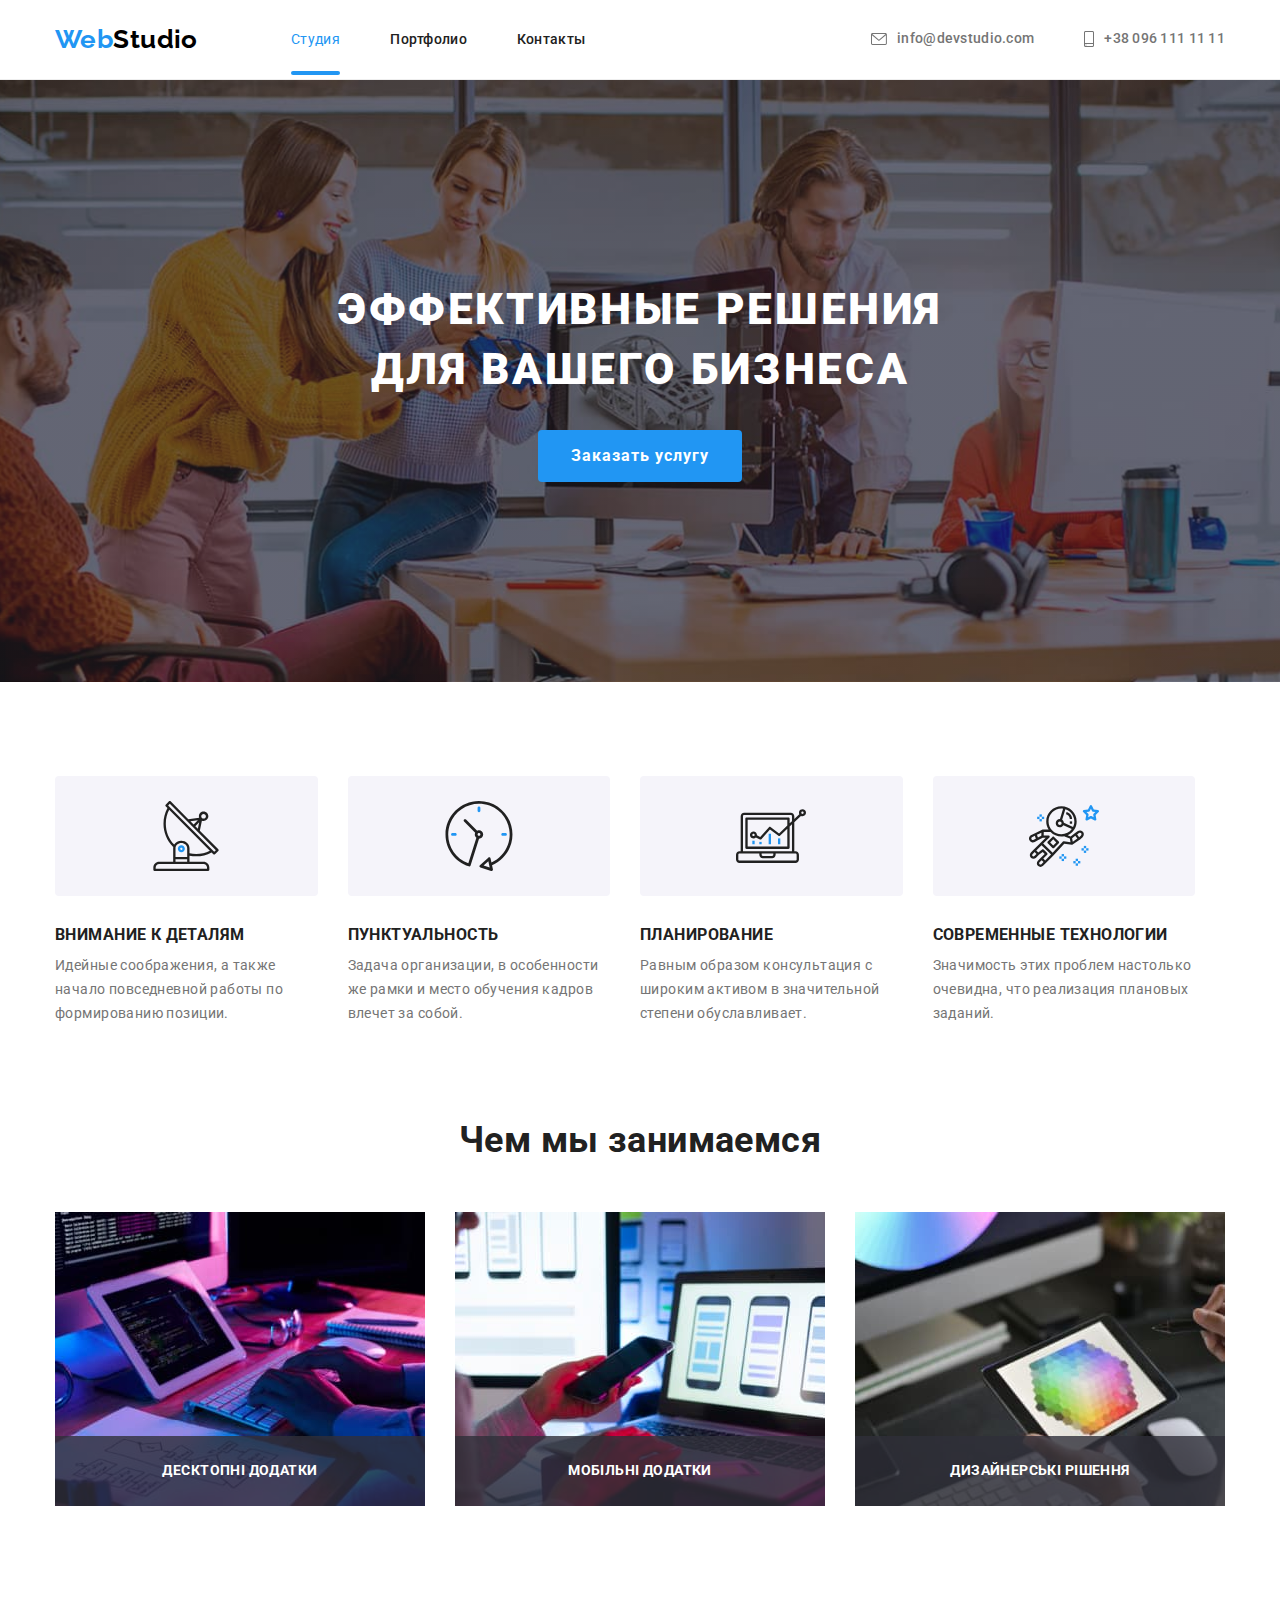
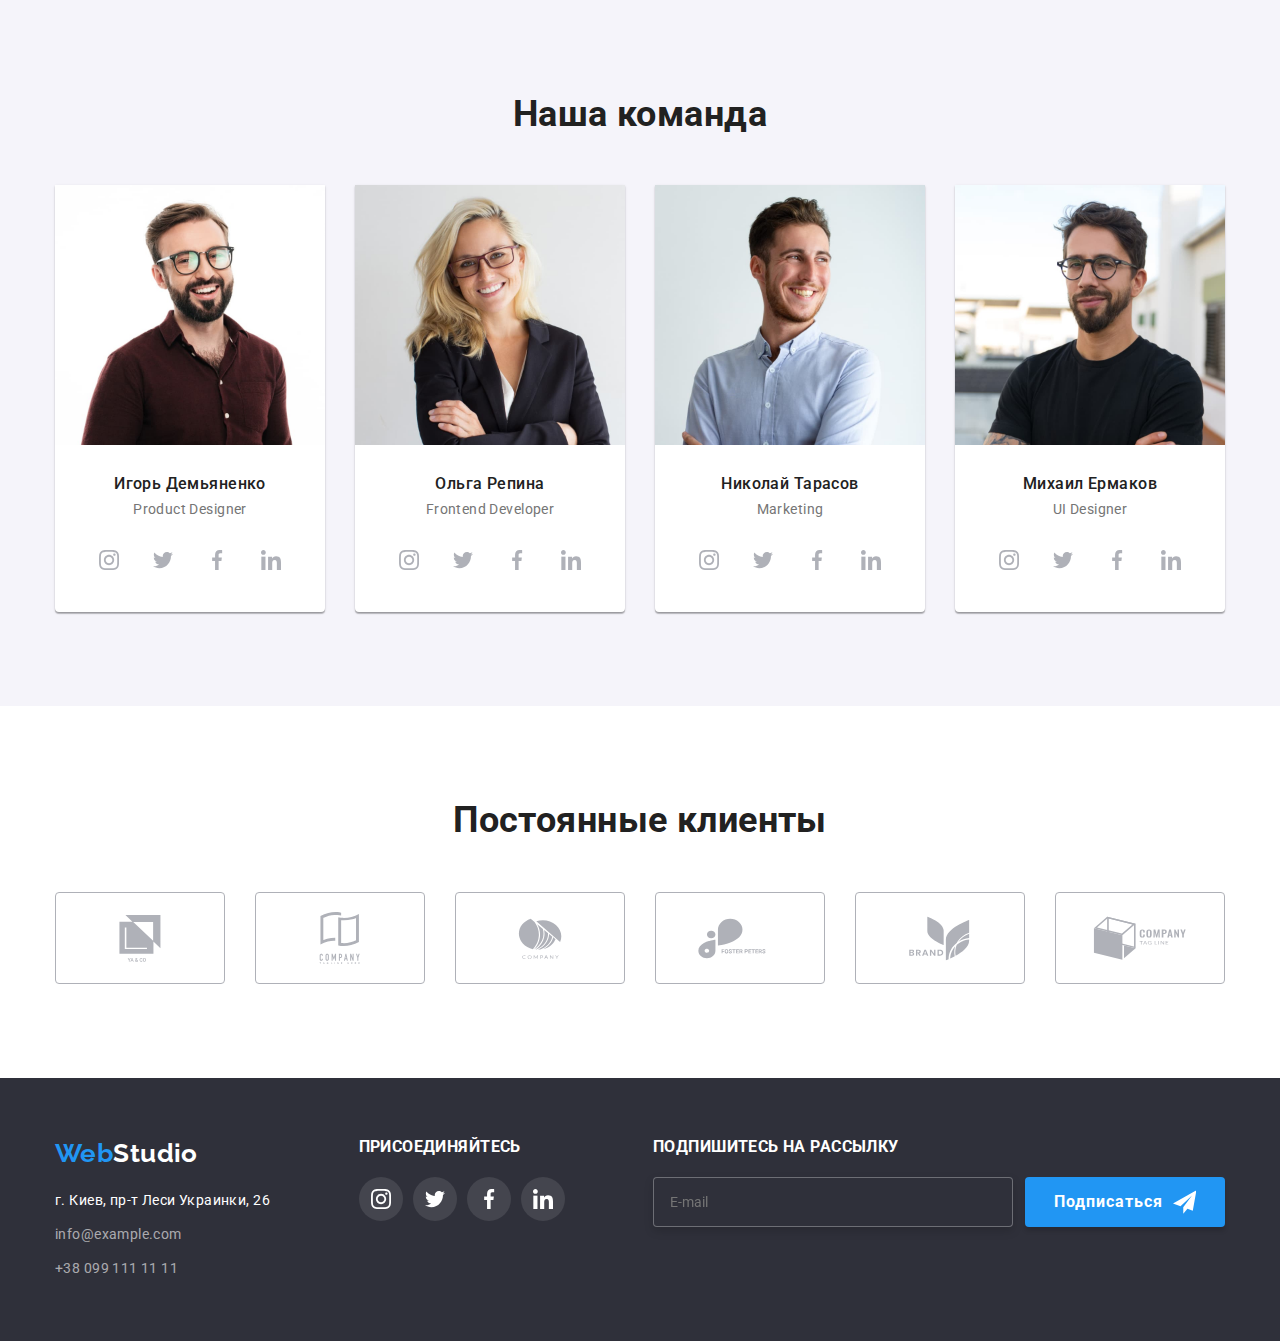
==== index.html @ 58aba4b8 "Initial commit" ====
<!DOCTYPE html>
<html lang="ru">
<head>
    <meta charset="UTF-8">
    <meta http-equiv="X-UA-Compatible" content="IE=edge">
    <meta name="viewport" content="width=device-width, initial-scale=1.0">
    <link rel="preconnect" href="https://fonts.googleapis.com">
    <link rel="preconnect" href="https://fonts.gstatic.com" crossorigin>
    <link href="https://fonts.googleapis.com/css2?family=Raleway:wght@700&family=Roboto:wght@400;500;700;900&display=swap" rel="stylesheet">
    <title>Document</title>
    <link rel="stylesheet" href="https://cdnjs.cloudflare.com/ajax/libs/modern-normalize/1.1.0/modern-normalize.min.css">
    <link rel="stylesheet" href="./css/main.min.css">
</head>
<body>
    <!--Header-->
   <header class="header">
    <div class="container main__nav">
    <nav class="navigation">
    <a class="logo link" lang="en" href="./index.html"><span class="logo__color">Web</span>Studio</a>
    <ul class="nav list">
        <li class="nav__item"><a class="current link" href="">Студия</a></li>
        <li class="nav__item"><a class="nav__link link" href="./portfolio.html">Портфолио</a></li>
        <li class="nav__item"><a class="nav__link link" href="">Контакты</a></li>
    </ul>
    </nav>
    <ul class="contact list">
        <li class="contanct__item"><a class="contact__list link" href="mailto:info@devstudio.com">
            <svg class="contact__icon" width="16" height="12">
                <use href="./images/sprite.svg#icon-envelope"></use>
            </svg>
            info@devstudio.com</a>
        </li>
        <li class="contanct__item"><a class="contact__list link" href="tel:+380961111111">
            <svg class="contact__icon" width="10" height="16">
                <use href="./images/sprite.svg#icon-smartphone"></use>
            </svg>
            +38 096 111 11 11</a>
        </li>
    </ul>
    </div>
    </header>
   <main>
    <!--Main-Section-->
    <section class="main-section section" >
        <div class="container">
        <h1 class="main-section__item">Эффективные решения для вашего бизнеса</h1>
        <button class="button" type="button" data-modal-open>Заказать услугу</button>
    </div>
    </section>
    <section class="section ">
        <!--Advantages-->
        <div class="container">
            <h2 class="visually-hidden">Преимущества</h2>
            <ul class="menu-adv list">
            <li class="menu-adv__item icon-antenna">
                <div class="menu-adv__icon">
                    <svg class="menu-adv__icon-item">
                        <use href="./images/sprite.svg#icon-antenna"></use>
                    </svg>
                </div>
            <h3 class="menu-adv__list">ВНИМАНИЕ К ДЕТАЛЯМ</h3>
            <p class="describing-text">Идейные соображения, а также начало повседневной работы по формированию позиции.</p>
            </li>
            <li class="menu-adv__item icon-clock">
                <div class="menu-adv__icon">
                    <svg class="menu-adv__icon-item">
                        <use href="./images/sprite.svg#icon-clock"></use>
                    </svg>
                </div>
            <h3 class="menu-adv__list">ПУНКТУАЛЬНОСТЬ</h3>
            <p class="describing-text">Задача организации, в особенности же рамки и место обучения кадров влечет за собой.</p>
            </li>
            <li class="menu-adv__item icon-diagrama">
                <div class="menu-adv__icon">
                    <svg class="menu-adv__icon-item">
                        <use href="./images/sprite.svg#icon-diagram"></use>
                    </svg>
                </div>
            <h3 class="menu-adv__list">ПЛАНИРОВАНИЕ</h3>
            <p class="describing-text">Равным образом консультация с широким активом в значительной степени обуславливает.</p>
            </li>
            <li class="menu-adv__item icon-astronaut">
                <div class="menu-adv__icon" >
                    <svg class="menu-adv__icon-item">
                        <use href="./images/sprite.svg#icon-astronaut"></use>
                    </svg>
                </div>
            <h3 class="menu-adv__list">СОВРЕМЕННЫЕ ТЕХНОЛОГИИ</h3>
            <p class="describing-text">Значимость этих проблем настолько очевидна, что реализация плановых заданий.</p>
            </li>
        </ul>
        </div>
    </section>
    <section class="section section-d">
        <!--What are we doing-->
        <div class="container">
        <h2 class="section-title">Чем мы занимаемся</h2>
        <ul class="section-list list">
            <li class="section-foto">
                <div class="doing-thumb">
                <img src="./images/doing/box_1.jpg" alt="Работаем за компьютером" width="370" height="294">
            <p class="doing-title">Десктопні додатки</p>
            </div>
            </li>
            <li class="section-foto">
                <div class="doing-thumb">
                <img src="./images/doing/box_2.jpg" alt="Работаем в телефоне" width="370" height="294">
               <p class="doing-title">Мобільні додатки</p> 
            </div>
            </li>
            <li class="section-foto">
                <div class="doing-thumb">
                <img src="./images/doing/box_3.jpg" alt="Работаем в планшете" width="370" height="294">
            <p class="doing-title">Дизайнерські рішення</p>
            </div>
            </li>
        </ul>
        </div>
    </section>
    <section class="section section-c">
        <!--Our team-->
    <div class="container">
        <h2 class="section-title">Наша команда</h2>
        <ul class="team-list list">
            <li class="team-item">
                <img src="./images/team/team_card-1.jpg" alt="Фото команды" width="270" height="260">
                <h3 class="team-name">Игорь Демьяненко</h3>
                <p class="team-position" lang="en">Product Designer</p>
                <ul class="social_list-icon">
                    <li class="social_item-icon"><a href=""  class="social-link-icon">
                        <svg width="20" height="20">
                        <use href="./images/sprite.svg#icon-instagram-2"></use>
                    </svg>
                        </a>
                    </li>
                    <li class="social_item-icon"><a href=""  class="social-link-icon">
                        <svg width="20" height="20">
                        <use href="./images/sprite.svg#icon-twitter-1"></use>
                        </svg>
                        </a>
                    </li>
                    <li class="social_item-icon"><a href=""  class="social-link-icon">
                        <svg width="20" height="20">
                        <use href="./images/sprite.svg#icon-facebook-1"></use>
                        </svg>
                        </a>
                    </li>
                    <li class="social_item-icon"><a href=""  class="social-link-icon">
                        <svg width="20" height="20">
                        <use href="./images/sprite.svg#icon-linkedin-1"></use>
                    </svg>
                       </a>
                    </li>
                </ul>
            </li>
            <li class="team-item"><img src="./images/team/team_card-2.jpg" alt="Фото Команды" width="270" height="260">
                <h3 class="team-name">Ольга Репина</h3>
                <p class="team-position" lang="en">Frontend Developer</p>
                <ul class="social_list-icon">
                    <li class="social_item-icon"><a href=""  class="social-link-icon">
                        <svg width="20" height="20">
                        <use href="./images/sprite.svg#icon-instagram-2"></use>
                    </svg>
                        </a>
                    </li>
                    <li class="social_item-icon"><a href=""  class="social-link-icon">
                        <svg width="20" height="20">
                        <use href="./images/sprite.svg#icon-twitter-1"></use>
                        </svg>
                        </a>
                    </li>
                    <li class="social_item-icon"><a href=""  class="social-link-icon">
                        <svg width="20" height="20">
                        <use href="./images/sprite.svg#icon-facebook-1"></use>
                        </svg>
                        </a>
                    </li>
                    <li class="social_item-icon"><a href=""  class="social-link-icon">
                        <svg width="20" height="20">
                        <use href="./images/sprite.svg#icon-linkedin-1"></use>
                    </svg>
                       </a>
                    </li>
                </ul>
            </li>
            <li class="team-item"><img src="./images/team/team_card-3.jpg" alt="Фото Команды" width="270" height="260">
                <h3 class="team-name">Николай Тарасов</h3>
                <p class="team-position" lang="en">Marketing</p>
                <ul class="social_list-icon">
                    <li class="social_item-icon"><a href=""  class="social-link-icon">
                        <svg width="20" height="20">
                        <use href="./images/sprite.svg#icon-instagram-2"></use>
                    </svg>
                        </a>
                    </li>
                    <li class="social_item-icon"><a href=""  class="social-link-icon">
                        <svg width="20" height="20">
                        <use href="./images/sprite.svg#icon-twitter-1"></use>
                        </svg>
                        </a>
                    </li>
                    <li class="social_item-icon"><a href=""  class="social-link-icon">
                        <svg width="20" height="20">
                        <use href="./images/sprite.svg#icon-facebook-1"></use>
                        </svg>
                        </a>
                    </li>
                    <li class="social_item-icon"><a href=""  class="social-link-icon">
                        <svg width="20" height="20">
                        <use href="./images/sprite.svg#icon-linkedin-1"></use>
                    </svg>
                       </a>
                    </li>
                </ul>
            </li>
            <li class="team-item"><img src="./images/team/team_card-4.jpg" alt="Фото Команды" width="270" height="260">
                <h3 class="team-name">Михаил Ермаков</h3>
                <p class="team-position" lang="en">UI Designer</p>
                <ul class="social_list-icon">
                    <li class="social_item-icon"><a href=""  class="social-link-icon">
                        <svg width="20" height="20">
                        <use href="./images/sprite.svg#icon-instagram-2"></use>
                    </svg>
                        </a>
                    </li>
                    <li class="social_item-icon"><a href=""  class="social-link-icon">
                        <svg width="20" height="20">
                        <use href="./images/sprite.svg#icon-twitter-1"></use>
                        </svg>
                        </a>
                    </li>
                    <li class="social_item-icon"><a href=""  class="social-link-icon">
                        <svg width="20" height="20">
                        <use href="./images/sprite.svg#icon-facebook-1"></use>
                        </svg>
                        </a>
                    </li>
                    <li class="social_item-icon"><a href=""  class="social-link-icon">
                        <svg width="20" height="20">
                        <use href="./images/sprite.svg#icon-linkedin-1"></use>
                    </svg>
                       </a>
                    </li>
                </ul>
            </li>
        </ul>
    </div>
    </section>
    <section class="section client">
        <div class="container">
          <h2 class="section-title">Постоянные клиенты</h2>
          <ul class="client-list list">
            <li class="clients-list-item">
              <a class="clients-link" href="">
                <svg class="client-icon" widht="41" height="47">
                  <use href="./images/sprite.svg#icon-client_1"></use>
                </svg>
              </a>
            </li>
            <li class="clients-list-item">
              <a class="clients-link" href="">
                <svg class="client-icon" widht="40" height="52">
                  <use href="./images/sprite.svg#icon-client_2"></use>
                </svg>
              </a>
            </li>
            <li class="clients-list-item">
              <a class="clients-link" href=""
                ><svg class="client-icon" width="44" height="41">
                  <use href="./images/sprite.svg#icon-client_3"></use>
                </svg>
              </a>
            </li>
            <li class="clients-list-item">
              <a class="clients-link" href="">
                <svg class="client-icon" width="84" height="41">
                  <use href="./images/sprite.svg#icon-client_4"></use>
                </svg>
              </a>
            </li>
            <li class="clients-list-item">
              <a class="clients-link" href="">
                <svg class="client-icon" width="63" height="45">
                  <use href="./images/sprite.svg#icon-client_5"></use>
                </svg>
              </a>
            </li>
            <li class="clients-list-item">
              <a class="clients-link" href="">
                <svg class="client-icon" width="94" height="44">
                  <use href="./images/sprite.svg#icon-client_6"></use>
                </svg>
              </a>
            </li>
          </ul>
        </div>
      </section>
   </main>
   <footer class="footer">
    <!--Footer-->
<div class="container div-footer">
    <div>
    <a class="logo-footer link" lang="en" href="./index.html"><span class="logo-footer-color">Web</span>Studio</a>
    <ul class="contact-us list">
        <li class="contact-us-list"><a class="contact-us-item link" href="https://goo.gl/maps/o7B5cLgCJzoSrLnL8" target="_blank">г. Киев, пр-т Леси Украинки, 26</a></li>
        <li class="contact-us-list"><a class="contact-us-item dark link" href="mailto:info@example.com">info@example.com</a></li>
        <li class="contact-us-list"><a class="contact-us-item dark link" href="tel:+380991111111">+38 099 111 11 11</a></li>
    </ul>
    </div>
    <div class="join-social">
        <h3 class="social-title">Присоединяйтесь</h3>
        <ul class="social_list list">
            <li class="social_list-item">
                <a href="" class="social-link">
                <svg width="20" height="20">
                    <use href="./images/sprite.svg#icon-instagram"></use>
                </svg>
            </a>
        </li>
            <li class="social_list-item"><a href="" class="social-link social-link-twitter">
                <svg width="20" height="20">
                    <use href="./images/sprite.svg#icon-twitter"></use>
                </svg>
            </a></li>
            <li class="social_list-item"><a href="" class="social-link social-link-facebook">
                <svg width="20" height="20">
                    <use href="./images/sprite.svg#icon-facebook"></use>
                </svg>
            </a>
        </li>
            <li class="social_list-item"><a href="" class="social-link social-link-in">
                <svg width="20" height="20">
                    <use href="./images/sprite.svg#icon-linkedin"></use>
                </svg>
             </a>
            </li>
        </ul>
    </div>
    <form action="" class="footer-subscribe">
        <h3 class="social-title">Подпишитесь на рассылку</h3>
        <div class="footer-form">
            <input type="email" name="user-mail" class="footer-form-input" placeholder="E-mail"/>
            <button type="submit" class="footer-button-form">
                Подписаться
                <svg class="footer-form-icon" width="24px" height="24px">
                    <use href="./images/sprite.svg#icon-icon-send"></use>
                  </svg>
            </button>
        </div>
    </form>
</div>
   </footer>

   <!--Modal-window-->
   <div class="backdrop is-hidden" data-modal>
    <div class="modal">
        <button type="button" class="modal-close-btn" data-modal-close>
            <svg class="modal-close-btn-icon" width="18px" height="18px">
                <use href="./images/sprite.svg#icon-vector"></use>
            </svg>
        </button>
        <form class="modal-form">
            <p class="modal-form-title">Оставьте свои данные, мы вам перезвоним</p>
            <label class="modal-form-field">
              <span class="modal-form-desc">Имя</span>
              <span class="modal-form-input-wrapper">
                <input
                  name="user-name"
                  type="text"
                  class="modal-form-input"
                  required
                  pattern="[a-zA-Zа-яА-Я]+"
                  minlength="2"
                  title="Тільки букви"
                />
                <svg class="modal-form-input-icon" width="18" height="18">
                  <use href="./images/sprite.svg#icon-person"></use>
                </svg>
              </span>
            </label>
            <label class="modal-form-field">
              <span class="modal-form-desc">Телефон</span>
              <span class="modal-form-input-wrapper">
                <input
                  name="user-tel"
                  type="tel"
                  class="modal-form-input"
                  required
                  pattern="[0-9]{3}-[0-9]{3}-[0-9]{2}-[0-9]{2}"
                  title="xxx-xxx-xx-xx"
                />
                <svg class="modal-form-input-icon" width="18" height="18">
                  <use href="./images/sprite.svg#icon-phone"></use>
                </svg>
              </span>
            </label>
            <label class="modal-form-field">
              <span class="modal-form-desc">Почта</span>
              <span class="modal-form-input-wrapper">
                <input name="user-mail" type="email" class="modal-form-input" />
                <svg class="modal-form-input-icon" width="18" height="18">
                  <use href="./images/sprite.svg#icon-email"></use>
                </svg>
              </span>
            </label>
            <label class="modal-form-field modal-form-field-comment">
              <span class="modal-form-desc">Коментарий</span>
              <textarea
                class="modal-form-comment"
                name="user-comment"
                placeholder="Введіть текст"
              ></textarea>
            </label>
            <input
              id="user-policy"
              name="user-policy"
              type="checkbox"
              class="modal-form-check visually-hidden"
            />
            <label for="user-policy" class="modal-form-check-desc">
                Соглашаюсь с рассылкой и принимаю&nbsp;
              <a href="" class="user-policy-link link">Условия договора</a>
            </label>
            <button class="modal-form-button" type="submit">Отправить</button>
          </form>
    </div>
   </div>

   <script src="./js/modal.js"></script>
</body>
</html>
---- css/main.min.css ----
:root{--primary-text-color: #2196F3;--title-text-color: #FFFFFF;--accent-color: #757575;--icon-color: #AFB1B8}.footer-form-icon,.footer-button-form,.footer-form,.social-link,.social_list,.clients-link,.social-link-icon,.doing-thumb>.doing-title,.menu-adv__icon,.contact__list,.navigation,.main__nav{display:flex;align-items:center}.visually-hidden{position:absolute;white-space:nowrap;width:1px;height:1px;overflow:hidden;border:0;padding:0;clip:rect(0 0 0 0);clip-path:inset(50%);margin:-1px}h1,h2,h3,h4,h5,h6,p{margin:0}ul{list-style:none;padding-left:0;margin:0}a{text-decoration:none;color:inherit}img{display:block;max-width:100%;height:auto}address{font-style:normal}button{cursor:pointer}body{font-family:"Roboto",sans-serif;letter-spacing:.03em;font-size:14px;color:#212121;background-color:var(--title-text-color)}.list{list-style:none;padding:0;margin:0}.link{text-decoration:none;padding:0;margin:0}.section{padding:94px 0}.container{margin-left:auto;margin-right:auto;width:1200px;padding-left:15px;padding-right:15px}.header{border-bottom:1px solid #eee;padding:24px 0}.logo{font-family:"Raleway",sans-serif;font-weight:700;font-size:26px;line-height:1.19;color:#000;margin-right:93px}.logo__color{color:var(--primary-text-color)}.nav{display:flex}.nav__item{margin-right:50px}.nav__item:last-child{margin-right:0}.nav__link{font-weight:500;line-height:1.14;letter-spacing:.02em;transition-property:color;transition-duration:250ms;transition-timing-function:cubic-bezier(0.4, 0, 0.2, 1)}.nav__link:hover,.nav__link:focus{color:var(--primary-text-color)}.current{position:relative;color:var(--primary-text-color);padding-bottom:28px}.current::after{content:"";position:absolute;left:0;bottom:0;display:block;width:100%;height:4px;border-radius:2px;background-color:var(--primary-text-color)}.contact{margin-top:0;margin-bottom:0;display:flex;margin-left:auto}.contact,.contanct__item{margin-right:50px}.contact,.contanct__item:last-child{margin-right:0}.contact__list{font-weight:500;line-height:1.14;letter-spacing:.02em;color:var(--accent-color);fill:var(--icon-color);transition-property:color;transition-duration:250ms;transition-timing-function:cubic-bezier(0.4, 0, 0.2, 1)}.contact__list:hover,.contact__list:focus{color:var(--primary-text-color)}.contact__icon{margin-right:10px;fill:currentColor}.contact__icon:hover,.contact__icon:focus{fill:var(--primary-text-color)}.main-section{padding:200px 0;text-align:center;background-color:#c4c4c4;background-image:linear-gradient(to right, rgba(47, 48, 58, 0.4), rgba(47, 48, 58, 0.4)),url(../images/hero-img/bg_img.jpg);background-size:cover;background-repeat:no-repeat;background-position:center;max-width:1600px;margin-left:auto;margin-right:auto}.main-section__item{margin-top:0;margin-bottom:30px;margin-left:auto;margin-right:auto;font-weight:900;font-size:44px;line-height:1.36;letter-spacing:.06em;text-transform:uppercase;color:var(--title-text-color);width:700px}.button{display:inline-block;border-radius:4px;border:1px solid rgba(0,0,0,0);padding:10px 32px;min-width:200;height:50;font-weight:700;font-size:16px;line-height:1.87;align-items:center;letter-spacing:.06em;color:var(--title-text-color);background-color:var(--primary-text-color);transition-property:background-color;transition-duration:250ms;transition-timing-function:cubic-bezier(0.4, 0, 0.2, 1)}.button:hover,.button:focus{background-color:#188ce8}.menu-adv{display:flex}.menu-adv__item{width:270px;margin-right:30px}.menu-adv__list{margin-top:0;margin-bottom:10px;font-weight:700;line-height:1.14;text-transform:uppercase;margin-top:0;margin-bottom:10}.describing-text{font-weight:400;line-height:1.71;color:var(--accent-color);margin-top:0;margin-bottom:0}.menu-adv__icon{justify-content:center;flex-wrap:wrap;height:120px;background:#f5f4fa;border-radius:4px;margin-bottom:30px}.menu-adv__icon-item{width:70px;height:70px}.section-d{padding-top:0}.section-list{display:flex}.section-title{margin-top:0;margin-bottom:50px;font-size:36px;line-height:1.16;text-align:center}.section-foto{padding-right:30px}.doing-thumb{position:relative}.doing-thumb>.doing-title{position:absolute;bottom:0;left:0;justify-content:center;width:100%;height:70px;font-weight:700;line-height:1.14;text-transform:uppercase;color:var(--title-text-color);background-color:rgba(47,48,58,.8)}.section-foto:last-child{padding-right:0}.section-c{background-color:#f5f4fa}.team-list{display:flex}.team-item{margin-right:30px;text-align:center;background:var(--title-text-color);box-shadow:0px 1px 3px rgba(0,0,0,.12),0px 1px 1px rgba(0,0,0,.14),0px 2px 1px rgba(0,0,0,.2);border-radius:0px 0px 4px 4px}.team-item:last-child{margin-right:0}.team-name{padding-top:30px;margin-bottom:4px;font-style:normal;font-weight:500;font-size:16px;line-height:1.18}.team-position{padding-top:0;padding-bottom:16px;font-weight:400;line-height:1.71;color:var(--accent-color)}.social_list-icon{display:flex;gap:10px;justify-content:center;margin:0px;padding-bottom:30px}.social_item-icon{display:flex;justify-content:center}.social-link-icon{width:44px;height:44px;border-radius:50%;justify-content:center;fill:var(--icon-color);transition-property:fill,background-color;transition-duration:250ms;transition-timing-function:cubic-bezier(0.4, 0, 0.2, 1)}.social-link-icon:hover,.social-link-icon:focus{fill:var(--title-text-color);background:var(--primary-text-color)}.client-list{display:flex;justify-content:center;gap:30px}.clients-list-item{width:calc((100% - 150px)/6)}.clients-link{flex-wrap:wrap;height:92px;border:1px solid var(--icon-color);border-radius:4px;justify-content:center;fill:var(--icon-color);transition-property:fill,border;transition-duration:250ms;transition-timing-function:cubic-bezier(0.4, 0, 0.2, 1)}.clients-link:hover,.clients-link:focus{fill:var(--primary-text-color);border:1px solid var(--primary-text-color)}.div-footer{display:flex;justify-content:space-between}.footer{background-color:#2f303a;padding:60px 0}.logo-footer{display:block;margin-bottom:20px;font-family:"Raleway",sans-serif;font-weight:700;font-size:26px;line-height:1.19;color:var(--title-text-color)}.logo-footer-color{color:var(--primary-text-color)}.contact-us-item{font-style:normal;font-weight:400;line-height:1.71;color:var(--title-text-color);transition-property:color;transition-duration:250ms;transition-timing-function:cubic-bezier(0.4, 0, 0.2, 1)}.contact-us-list{margin-bottom:10px}.contact-us-list:last-child{margin-bottom:0}.dark{color:rgba(255,255,255,.6)}.dark:hover,.dark:focus{color:var(--primary-text-color)}.social-title{display:flex;margin-bottom:20px;line-height:1.14;text-transform:uppercase;color:var(--title-text-color)}.social_list{flex-wrap:wrap;justify-content:center;gap:10px}.social-list-item{display:flex;flex-wrap:wrap;width:44px;height:44px;border-radius:50%;background:#44454e}.social-link{justify-content:center;width:44px;height:44px;border-radius:50%;background-color:#44454e;transition-property:background-color;transition-duration:250ms;transition-timing-function:cubic-bezier(0.4, 0, 0.2, 1)}.social-link:hover,.social-link:focus{background:var(--primary-text-color)}.footer-form{justify-content:center}.footer-form-input{width:360px;height:50px;border:1px solid rgba(255,255,255,.3);filter:drop-shadow(0px 4px 4px rgba(0, 0, 0, 0.15));border-radius:4px;color:var(--title-text-color);background-color:#2f303a;transition:border-color 250ms cubic-bezier(0.4, 0, 0.2, 1);padding-left:16px}.footer-form-input:focus{outline:none;border-color:var(--primary-text-color);transition:border-color 250ms cubic-bezier(0.4, 0, 0.2, 1)}.footer-button-form{justify-content:center;font-weight:700;font-size:16px;line-height:1.87;letter-spacing:.06em;color:var(--title-text-color);background-color:var(--primary-text-color);width:200px;height:50px;padding:10px 28px;box-shadow:0px 4px 4px rgba(0,0,0,.15);border-radius:4px;margin-left:12px;border:1px solid rgba(0,0,0,0)}.footer-form-icon{justify-content:center;margin-left:10px;width:24px;height:24px;fill:var(--title-text-color)}.button-link{display:inline-block;border:1px solid rgba(0,0,0,0);border-radius:4px;padding:6px 22px;min-width:130;height:40;font-weight:500;font-size:16px;line-height:1.62;text-align:center;background:#f5f4fa;border-radius:4px}.button-link:hover,.button-link:focus{color:var(--title-text-color);background-color:var(--primary-text-color);box-shadow:0px 3px 1px rgba(0,0,0,.1),0px 1px 2px rgba(0,0,0,.08),0px 2px 2px rgba(0,0,0,.12);border-radius:4px}.section-but{display:flex;text-align:center;justify-content:center;margin-bottom:50px}.site-button{margin-right:8px;align-content:center}.site-button:last-child{margin-right:0}.button-c{background-color:var(--primary-text-color);color:var(--title-text-color)}.site{display:flex;flex-wrap:wrap}.site-item{width:370px;margin-right:30px;margin-bottom:30px}.site-item:nth-child(3n){margin-right:0}.site-item:nth-last-child(-n+3){margin-bottom:0}.site-link{display:block;transition-property:box-shadow;transition-duration:250ms;transition-timing-function:cubic-bezier(0.4, 0, 0.2, 1)}.site-link:hover,.site-link:focus{background:var(--title-text-color);box-shadow:0px 1px 3px rgba(0,0,0,.12),0px 1px 1px rgba(0,0,0,.14),0px 2px 1px rgba(0,0,0,.2);border-radius:0px 0px 4px 4px}.site-link:hover .projects-label,.site-link:focus .projects-label{transform:translate(0, 0)}.projects-thumb{position:relative;overflow:hidden}.projects-label{position:absolute;top:0;left:0;padding:63px 24px;transform:translate(0, 100%);transition:transform 500ms linear;font-weight:400;font-size:18px;line-height:1.56;color:var(--title-text-color);width:100%;height:100%;background-color:rgba(33,150,243,.9);transition:transform 250ms cubic-bezier(0.4, 0, 0.2, 1)}.img-link{width:370;height:110px}.site-content{margin-bottom:0;margin-top:0;padding:20px 24px;border-bottom:1px solid #eee;border-left:1px solid #eee;border-right:1px solid #eee}.site-list{font-size:18px;line-height:2;letter-spacing:.06em;color:#212121;margin-bottom:4px}.site-text{font-weight:400;font-size:16px;line-height:1.87;color:var(--accent-color)}.backdrop{position:relative;position:fixed;top:0;left:0;width:100%;height:100%;background-color:rgba(0,0,0,.2)}.backdrop.is-hidden{opacity:0;visibility:hidden;pointer-events:none}.modal{position:absolute;top:50%;left:50%;transform:translate(-50%, -50%);width:528px;height:581px;background-color:var(--title-text-color);padding:40px}.modal-close-btn{position:absolute;top:8px;right:8px;display:flex;justify-content:center;align-items:center;width:30px;height:30px;border-radius:50%;background-color:rgba(0,0,0,0);border:1px solid var(--accent-color);padding:0;transition:fill 250ms cubic-bezier(0.4, 0, 0.2, 1)}.modal-close-btn:hover,.modal-close-btn:focus{fill:var(--primary-text-color)}.modal-form{display:flex;flex-direction:column}.modal-form-title{margin-bottom:12px;font-weight:700;text-align:center;font-size:20px;line-height:1.15}.modal-form-input{padding-left:42px;width:100%;height:40px;border:1px solid rgba(33,33,33,.2);border-radius:4px;font-weight:400;font-size:12px;line-height:1.16;letter-spacing:.01em;transition:border-color 250ms cubic-bezier(0.4, 0, 0.2, 1)}.modal-form-input:focus{border-color:var(--primary-text-color);outline:none}.modal-form-input:focus+.modal-form-input-icon{fill:var(--primary-text-color)}.modal-form-desc{display:block;margin-bottom:4px;font-weight:400;font-size:12px;line-height:1.16;letter-spacing:.01em;color:var(--accent-color)}.modal-form-field{margin-bottom:10px}.modal-form-field-comment{margin-bottom:20px}.modal-form-input-wrapper{position:relative;display:block}.modal-form-input-icon{position:absolute;top:50%;left:12px;transform:translateY(-50%);transition:fill 250ms cubic-bezier(0.4, 0, 0.2, 1)}.modal-form-comment{display:block;resize:none;width:100%;height:120px;padding:12px 16px;font-weight:400;font-size:12px;line-height:1.16;letter-spacing:.01em;border:1px solid rgba(33,33,33,.2);border-radius:4px;transition:border-color 250ms cubic-bezier(0.4, 0, 0.2, 1)}.modal-form-comment:focus{border-color:var(--primary-text-color);outline:none}.modal-form-comment::placeholder{color:rgba(117,117,117,.5)}.modal-form-check-desc{display:flex;align-items:center;justify-content:center;margin-bottom:30px;font-weight:400;line-height:1.71;cursor:pointer}.modal-form-check-desc::before{content:"";display:block;width:16px;height:15px;background-image:url(../images/checkbox/cube.svg);margin-right:7px}.modal-form-check:checked+.modal-form-check-desc::before{background-color:var(--primary-text-color);background-image:url(../images/checkbox/check.svg);background-repeat:no-repeat;background-position:center;border-radius:2px;transition:background-image 250ms cubic-bezier(0.4, 0, 0.2, 1)}.modal-form-check:focus+.modal-form-check-desc::before{outline:1px solid var(--primary-text-color)}.user-policy-link{color:var(--primary-text-color);border-bottom:1px solid var(--primary-text-color);display:inline-block;line-height:.85}.modal-form-button{height:50px;align-self:center;padding:10px 32px;min-width:200px;color:var(--title-text-color);background-color:var(--primary-text-color);border-radius:4px;border:1px solid rgba(0,0,0,0)}/*# sourceMappingURL=main.min.css.map */
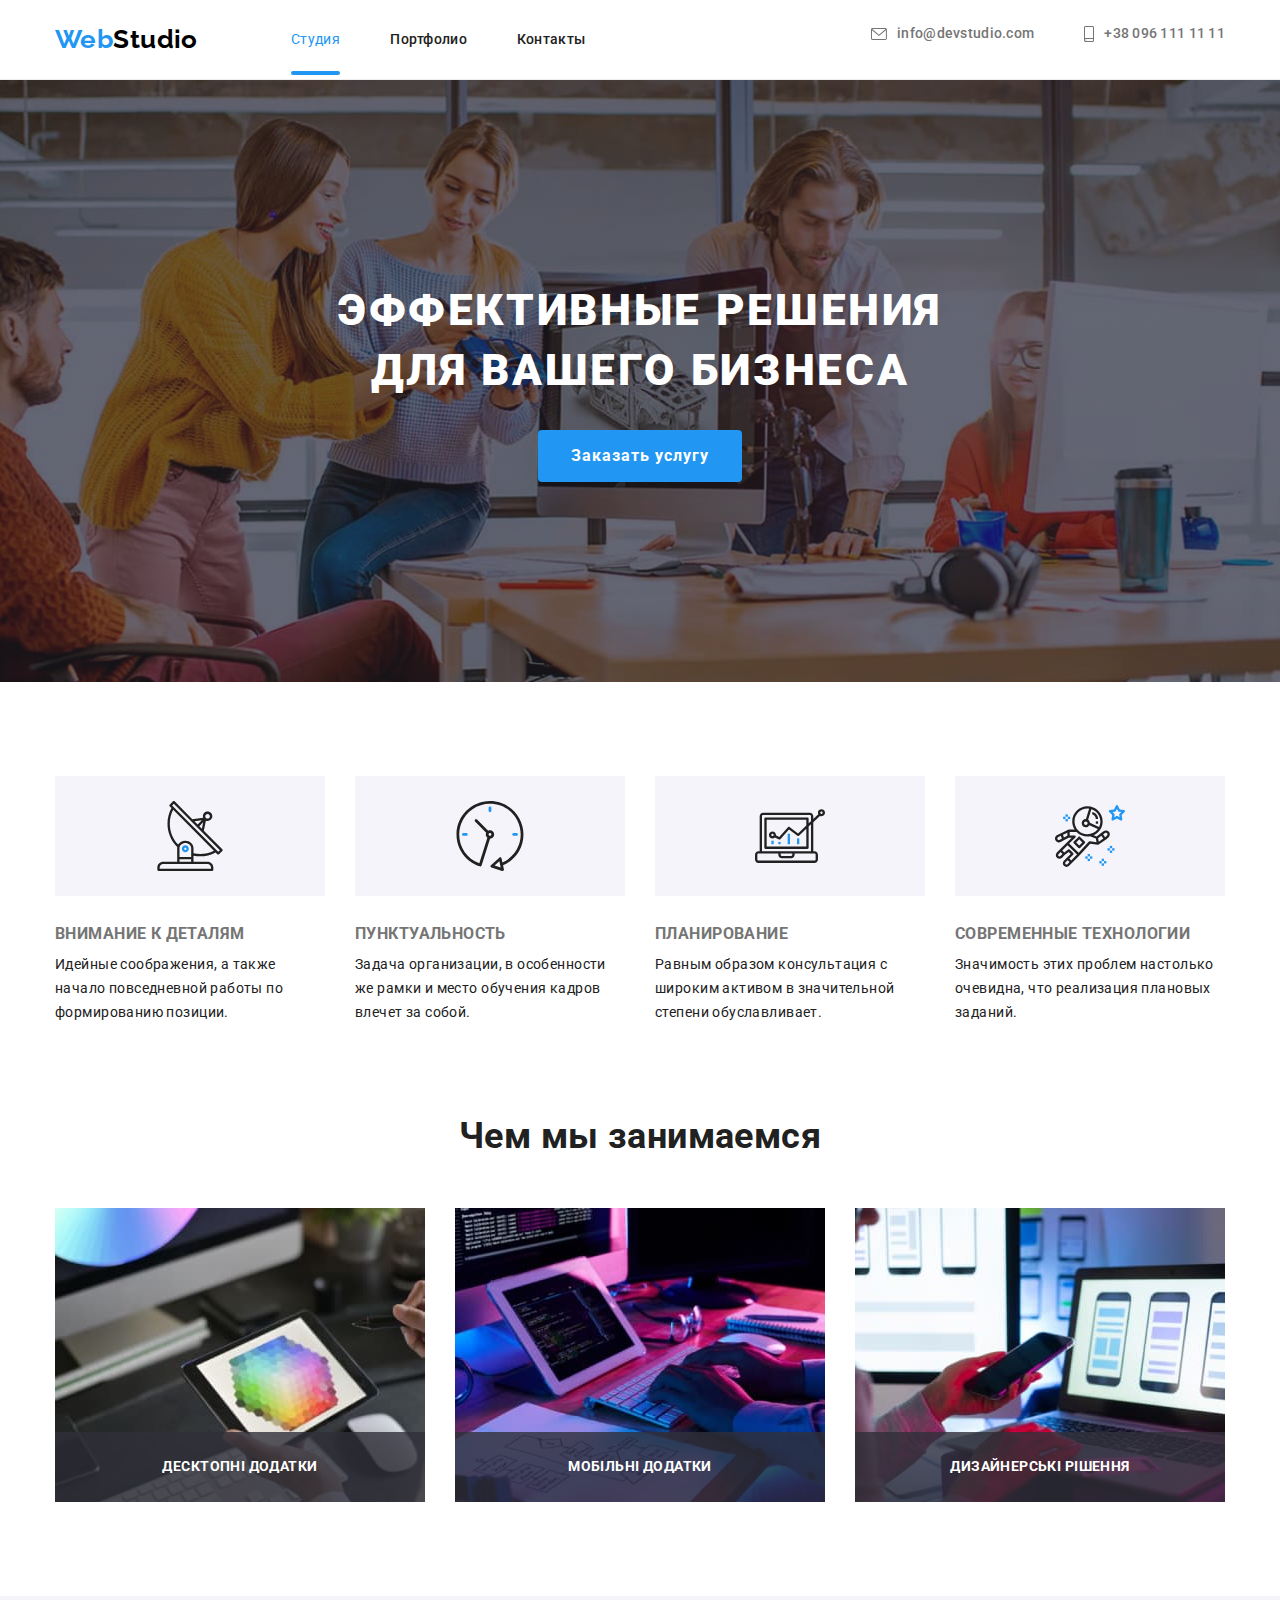
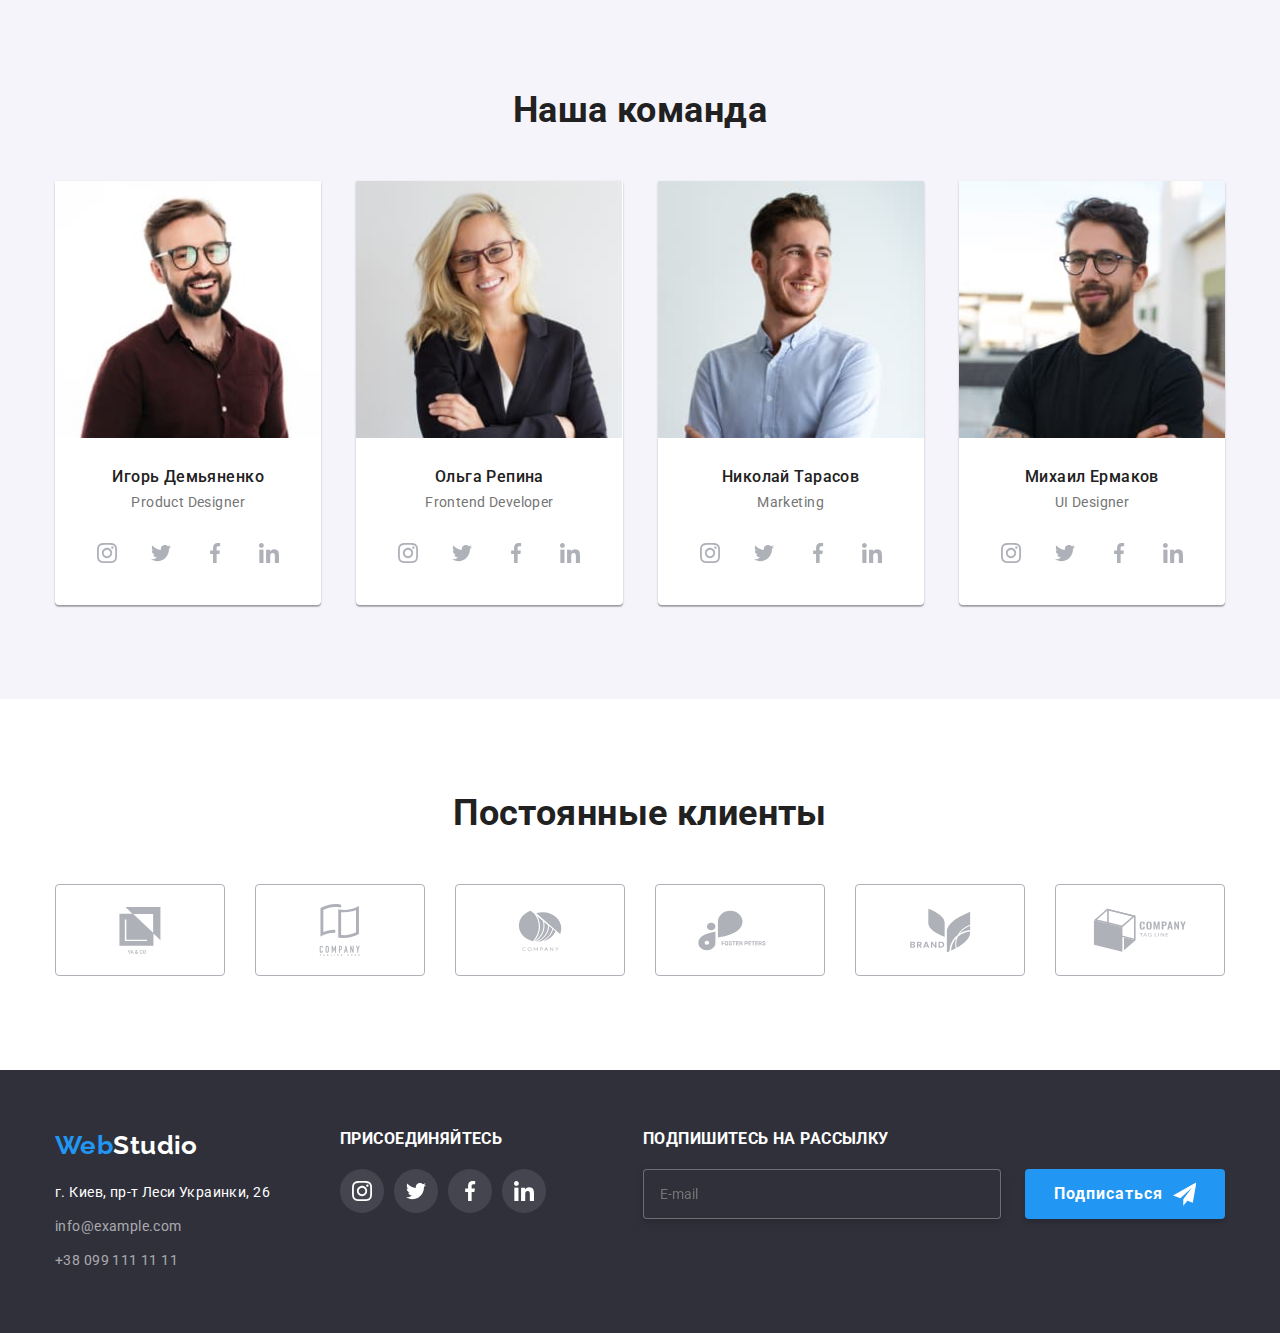
==== commit b04d51be: "update index htm; + portfolio+ add js+ sass update+ add image" ====
--- a/index.html
+++ b/index.html
@@ -14,7 +14,7 @@
 <body>
     <!--Header-->
    <header class="header">
-    <div class="container main__nav">
+  <div class="container main__nav">
     <nav class="navigation">
     <a class="logo link" lang="en" href="./index.html"><span class="logo__color">Web</span>Studio</a>
     <ul class="nav list">
@@ -23,6 +23,11 @@
         <li class="nav__item"><a class="nav__link link" href="">Контакты</a></li>
     </ul>
     </nav>
+    <button type="button" class="mobile-menu-open" data-menu-open>
+        <svg width="40" height="40">
+            <use href="./images/sprite.svg#icon-burger"></use>
+        </svg>
+    </button>
     <ul class="contact list">
         <li class="contanct__item"><a class="contact__list link" href="mailto:info@devstudio.com">
             <svg class="contact__icon" width="16" height="12">
@@ -37,10 +42,53 @@
             +38 096 111 11 11</a>
         </li>
     </ul>
+    <div class="mobile-menu" data-menu>
+      <div class="container mobile-menu__container">
+        <button type="button" class="mobile-menu-close-btn" data-menu-close>
+            <svg width="40" height="40">
+                <use href="./images/sprite.svg#icon-vector"></use>
+            </svg>
+        </button>
+        <ul class="mobile-nav">
+            <li class="mobile-nav-item">
+                <a href="" class="mobile-nav-link current">Студія</a>
+            </li>
+            <li class="mobile-nav-item">
+                <a href="" class="mobile-nav-link ">Портфоліо</a>
+            </li>
+            <li class="mobile-nav-item">
+                <a href="" class="mobile-nav-link">Контакти</a>
+            </li>
+        </ul>
+        <ul class="mobile-contact">
+            <li class="mobile-contact-item">
+                <a href="tel:+380961111111" class="mobile-contact-link phone-number">+38 096 111 11 11</a>
+            </li>
+            <li class="mobile-contact-item">
+                <a href="mailto:info@devstudio.com" class="mobile-contact-link">info@devstudio.com</a>
+            </li>
+        </ul>
+        <ul class="mobile-media">
+            <li class="mobile-media-item">
+                <a href="" class="mobile-media-link link">Instagram</a>
+            </li>
+            <li class="mobile-media-item">
+                <a href="" class="mobile-media-link link">Twitter</a>
+            </li>
+            <li class="mobile-media-item">
+                <a href="" class="mobile-media-link link">Facebook</a>
+            </li>
+            <li class="mobile-media-item">
+                <a href="" class="mobile-media-link link">LinkedIn</a>
+            </li>
+        </ul>
+      </div>
     </div>
+  </div>
+    
     </header>
    <main>
-    <!--Main-Section-->
+    <!-- Main-Section -->
     <section class="main-section section" >
         <div class="container">
         <h1 class="main-section__item">Эффективные решения для вашего бизнеса</h1>
@@ -93,24 +141,42 @@
     </section>
     <section class="section section-d">
         <!--What are we doing-->
-        <div class="container">
+       <div class="container">
         <h2 class="section-title">Чем мы занимаемся</h2>
         <ul class="section-list list">
             <li class="section-foto">
                 <div class="doing-thumb">
-                <img src="./images/doing/box_1.jpg" alt="Работаем за компьютером" width="370" height="294">
+                    <picture>
+                        <source srcset="
+                        ./images\desctop\services\design-solutions-370\design-solutions-370.jpg 1x,
+                        ./images\desctop\services\design-solutions-370\design-solutions-370@2x.jpg 2x
+                      " media="(min-width: 1200px)">
+                        <img src="./images/doing/box_1.jpg" alt="Работаем за компьютером" width="370" height="294">
+                    </picture>
             <p class="doing-title">Десктопні додатки</p>
             </div>
             </li>
             <li class="section-foto">
                 <div class="doing-thumb">
-                <img src="./images/doing/box_2.jpg" alt="Работаем в телефоне" width="370" height="294">
+                    <picture>
+                        <source srcset="
+                        ./images\desctop\services\desktop-app-370\desktop-app-370.jpg 1x,
+                        ./images\desctop\services\desktop-app-370\desktop-app-370@2x.jpg 2x
+                      " media="(min-width: 1200px)">
+                      <img src="./images/doing/box_2.jpg" alt="Работаем в телефоне" width="370" height="294">
+                    </picture>
                <p class="doing-title">Мобільні додатки</p> 
             </div>
             </li>
             <li class="section-foto">
                 <div class="doing-thumb">
-                <img src="./images/doing/box_3.jpg" alt="Работаем в планшете" width="370" height="294">
+                    <picture>
+                        <source srcset="
+                        ./images\desctop\services\mobile-app-370\mobile-app-370.jpg 1x,
+                        ./images\desctop\services\mobile-app-370\mobile-app-370@2x.jpg 2x
+                      " media="(min-width: 1200px)">
+                      <img src="./images/doing/box_3.jpg" alt="Работаем в планшете" width="370" height="294">
+                    </picture>
             <p class="doing-title">Дизайнерські рішення</p>
             </div>
             </li>
@@ -119,11 +185,16 @@
     </section>
     <section class="section section-c">
         <!--Our team-->
-    <div class="container">
+     <div class="container">
         <h2 class="section-title">Наша команда</h2>
         <ul class="team-list list">
             <li class="team-item">
-                <img src="./images/team/team_card-1.jpg" alt="Фото команды" width="270" height="260">
+                <picture>
+                    <source srcset="./images\desctop\team\igor-270\igor-270.jpg 1x, ./images\desctop\team\igor-270\igor-270@2x.jpg 2x" media="(min-width: 1200px)">
+                    <source srcset="./images\tablet\team\igor-354\igor-354.jpg 1x, ./images\tablet\team\igor-354\igor-354@2x.jpg 2x" media="(min-width: 768px)">
+                    <source srcset="./images\phone\team\igor-450\igor-450.jpg 1x, ./images\phone\team\igor-450\igor-450@2x.jpg 2x" media="(max-width: 767px)">
+                    <img src="./images/team/team_card-1.jpg" alt="Фото команды">
+                </picture>
                 <h3 class="team-name">Игорь Демьяненко</h3>
                 <p class="team-position" lang="en">Product Designer</p>
                 <ul class="social_list-icon">
@@ -153,7 +224,13 @@
                     </li>
                 </ul>
             </li>
-            <li class="team-item"><img src="./images/team/team_card-2.jpg" alt="Фото Команды" width="270" height="260">
+            <li class="team-item">
+                <picture>
+                    <source srcset="./images\desctop\team\olga-270\olga-270.jpg 1x, ./images\desctop\team\olga-270\olga-270@2x.jpg 2x" media="(min-width: 1200px)">
+                    <source srcset="./images\tablet\team\olga-354\olga-354.jpg 1x, ./images\tablet\team\olga-354\olga-354@2x.jpg 2x" media="(min-width: 768px)">
+                    <source srcset="./images\phone\team\olga-450\olga-450.jpg 1x, ./images\phone\team\olga-450\olga-450@2x.jpg 2x" media="(max-width: 767px)">
+                    <img src="./images/team/team_card-2.jpg" alt="Фото Команды">
+                </picture>
                 <h3 class="team-name">Ольга Репина</h3>
                 <p class="team-position" lang="en">Frontend Developer</p>
                 <ul class="social_list-icon">
@@ -183,7 +260,13 @@
                     </li>
                 </ul>
             </li>
-            <li class="team-item"><img src="./images/team/team_card-3.jpg" alt="Фото Команды" width="270" height="260">
+            <li class="team-item">
+                <picture>
+                    <source srcset="./images\desctop\team\nikolay-270\nikolay-270.jpg 1x, ./images\desctop\team\nikolay-270\nikolay-270@2x.jpg 2x" media="(min-width: 1200px)"> 
+                    <source srcset="./images\tablet\team\nikolay-354\nikolay-354.jpg 1x, ./images\tablet\team\nikolay-354\nikolay-354@2x.jpg 2x" media="(min-width: 768px)">
+                    <source srcset="./images\phone\team\nikolay-450\nikolay-450.jpg 1x, ./images\phone\team\nikolay-450\nikolay-450@2x.jpg 2x" media="(max-width: 767px)">
+                    <img src="./images/team/team_card-3.jpg" alt="Фото Команды">
+                </picture>
                 <h3 class="team-name">Николай Тарасов</h3>
                 <p class="team-position" lang="en">Marketing</p>
                 <ul class="social_list-icon">
@@ -213,7 +296,13 @@
                     </li>
                 </ul>
             </li>
-            <li class="team-item"><img src="./images/team/team_card-4.jpg" alt="Фото Команды" width="270" height="260">
+            <li class="team-item">
+                <picture>
+                    <source srcset="./images\desctop\team\mykhail-270\mykhail-270.jpg 1x, ./images\desctop\team\mykhail-270\mykhail-270@2x.jpg 2x" media="(min-width: 1200px)">
+                    <source srcset="./images\tablet\team\mykhail-354\mykhail-354.jpg 1x, ./images\tablet\team\mykhail-354\mykhail-354@2x.jpg 2x" media="(min-width: 768px)">
+                    <source srcset="./images\phone\team\mykhail-450\mykhail-450.jpg 1x, ./images\phone\team\mykhail-450\mykhail-450@2x.jpg 2x" media="(max-width: 767px)">
+                    <img src="./images/team/team_card-4.jpg" alt="Фото Команды" >
+                </picture>
                 <h3 class="team-name">Михаил Ермаков</h3>
                 <p class="team-position" lang="en">UI Designer</p>
                 <ul class="social_list-icon">
@@ -296,10 +385,11 @@
         </div>
       </section>
    </main>
+   <!--Footer-->
    <footer class="footer">
-    <!--Footer-->
-<div class="container div-footer">
-    <div>
+    <div class="container div-footer">
+    <div class="footer-wrapper">
+    <div class="address-wrapper">
     <a class="logo-footer link" lang="en" href="./index.html"><span class="logo-footer-color">Web</span>Studio</a>
     <ul class="contact-us list">
         <li class="contact-us-list"><a class="contact-us-item link" href="https://goo.gl/maps/o7B5cLgCJzoSrLnL8" target="_blank">г. Киев, пр-т Леси Украинки, 26</a></li>
@@ -308,7 +398,7 @@
     </ul>
     </div>
     <div class="join-social">
-        <h3 class="social-title">Присоединяйтесь</h3>
+        <h3 class="social-title footer-title">Присоединяйтесь</h3>
         <ul class="social_list list">
             <li class="social_list-item">
                 <a href="" class="social-link">
@@ -336,8 +426,9 @@
             </li>
         </ul>
     </div>
+  </div>
     <form action="" class="footer-subscribe">
-        <h3 class="social-title">Подпишитесь на рассылку</h3>
+        <h3 class="social-title footer-title">Подпишитесь на рассылку</h3>
         <div class="footer-form">
             <input type="email" name="user-mail" class="footer-form-input" placeholder="E-mail"/>
             <button type="submit" class="footer-button-form">
@@ -426,6 +517,9 @@
     </div>
    </div>
 
+   <script src="./js/mobile.menu.js"></script>
+
    <script src="./js/modal.js"></script>
+
 </body>
 </html>--- a/css/main.min.css
+++ b/css/main.min.css
@@ -1 +1 @@
-:root{--primary-text-color: #2196F3;--title-text-color: #FFFFFF;--accent-color: #757575;--icon-color: #AFB1B8}.footer-form-icon,.footer-button-form,.footer-form,.social-link,.social_list,.clients-link,.social-link-icon,.doing-thumb>.doing-title,.menu-adv__icon,.contact__list,.navigation,.main__nav{display:flex;align-items:center}.visually-hidden{position:absolute;white-space:nowrap;width:1px;height:1px;overflow:hidden;border:0;padding:0;clip:rect(0 0 0 0);clip-path:inset(50%);margin:-1px}h1,h2,h3,h4,h5,h6,p{margin:0}ul{list-style:none;padding-left:0;margin:0}a{text-decoration:none;color:inherit}img{display:block;max-width:100%;height:auto}address{font-style:normal}button{cursor:pointer}body{font-family:"Roboto",sans-serif;letter-spacing:.03em;font-size:14px;color:#212121;background-color:var(--title-text-color)}.list{list-style:none;padding:0;margin:0}.link{text-decoration:none;padding:0;margin:0}.section{padding:94px 0}.container{margin-left:auto;margin-right:auto;width:1200px;padding-left:15px;padding-right:15px}.header{border-bottom:1px solid #eee;padding:24px 0}.logo{font-family:"Raleway",sans-serif;font-weight:700;font-size:26px;line-height:1.19;color:#000;margin-right:93px}.logo__color{color:var(--primary-text-color)}.nav{display:flex}.nav__item{margin-right:50px}.nav__item:last-child{margin-right:0}.nav__link{font-weight:500;line-height:1.14;letter-spacing:.02em;transition-property:color;transition-duration:250ms;transition-timing-function:cubic-bezier(0.4, 0, 0.2, 1)}.nav__link:hover,.nav__link:focus{color:var(--primary-text-color)}.current{position:relative;color:var(--primary-text-color);padding-bottom:28px}.current::after{content:"";position:absolute;left:0;bottom:0;display:block;width:100%;height:4px;border-radius:2px;background-color:var(--primary-text-color)}.contact{margin-top:0;margin-bottom:0;display:flex;margin-left:auto}.contact,.contanct__item{margin-right:50px}.contact,.contanct__item:last-child{margin-right:0}.contact__list{font-weight:500;line-height:1.14;letter-spacing:.02em;color:var(--accent-color);fill:var(--icon-color);transition-property:color;transition-duration:250ms;transition-timing-function:cubic-bezier(0.4, 0, 0.2, 1)}.contact__list:hover,.contact__list:focus{color:var(--primary-text-color)}.contact__icon{margin-right:10px;fill:currentColor}.contact__icon:hover,.contact__icon:focus{fill:var(--primary-text-color)}.main-section{padding:200px 0;text-align:center;background-color:#c4c4c4;background-image:linear-gradient(to right, rgba(47, 48, 58, 0.4), rgba(47, 48, 58, 0.4)),url(../images/hero-img/bg_img.jpg);background-size:cover;background-repeat:no-repeat;background-position:center;max-width:1600px;margin-left:auto;margin-right:auto}.main-section__item{margin-top:0;margin-bottom:30px;margin-left:auto;margin-right:auto;font-weight:900;font-size:44px;line-height:1.36;letter-spacing:.06em;text-transform:uppercase;color:var(--title-text-color);width:700px}.button{display:inline-block;border-radius:4px;border:1px solid rgba(0,0,0,0);padding:10px 32px;min-width:200;height:50;font-weight:700;font-size:16px;line-height:1.87;align-items:center;letter-spacing:.06em;color:var(--title-text-color);background-color:var(--primary-text-color);transition-property:background-color;transition-duration:250ms;transition-timing-function:cubic-bezier(0.4, 0, 0.2, 1)}.button:hover,.button:focus{background-color:#188ce8}.menu-adv{display:flex}.menu-adv__item{width:270px;margin-right:30px}.menu-adv__list{margin-top:0;margin-bottom:10px;font-weight:700;line-height:1.14;text-transform:uppercase;margin-top:0;margin-bottom:10}.describing-text{font-weight:400;line-height:1.71;color:var(--accent-color);margin-top:0;margin-bottom:0}.menu-adv__icon{justify-content:center;flex-wrap:wrap;height:120px;background:#f5f4fa;border-radius:4px;margin-bottom:30px}.menu-adv__icon-item{width:70px;height:70px}.section-d{padding-top:0}.section-list{display:flex}.section-title{margin-top:0;margin-bottom:50px;font-size:36px;line-height:1.16;text-align:center}.section-foto{padding-right:30px}.doing-thumb{position:relative}.doing-thumb>.doing-title{position:absolute;bottom:0;left:0;justify-content:center;width:100%;height:70px;font-weight:700;line-height:1.14;text-transform:uppercase;color:var(--title-text-color);background-color:rgba(47,48,58,.8)}.section-foto:last-child{padding-right:0}.section-c{background-color:#f5f4fa}.team-list{display:flex}.team-item{margin-right:30px;text-align:center;background:var(--title-text-color);box-shadow:0px 1px 3px rgba(0,0,0,.12),0px 1px 1px rgba(0,0,0,.14),0px 2px 1px rgba(0,0,0,.2);border-radius:0px 0px 4px 4px}.team-item:last-child{margin-right:0}.team-name{padding-top:30px;margin-bottom:4px;font-style:normal;font-weight:500;font-size:16px;line-height:1.18}.team-position{padding-top:0;padding-bottom:16px;font-weight:400;line-height:1.71;color:var(--accent-color)}.social_list-icon{display:flex;gap:10px;justify-content:center;margin:0px;padding-bottom:30px}.social_item-icon{display:flex;justify-content:center}.social-link-icon{width:44px;height:44px;border-radius:50%;justify-content:center;fill:var(--icon-color);transition-property:fill,background-color;transition-duration:250ms;transition-timing-function:cubic-bezier(0.4, 0, 0.2, 1)}.social-link-icon:hover,.social-link-icon:focus{fill:var(--title-text-color);background:var(--primary-text-color)}.client-list{display:flex;justify-content:center;gap:30px}.clients-list-item{width:calc((100% - 150px)/6)}.clients-link{flex-wrap:wrap;height:92px;border:1px solid var(--icon-color);border-radius:4px;justify-content:center;fill:var(--icon-color);transition-property:fill,border;transition-duration:250ms;transition-timing-function:cubic-bezier(0.4, 0, 0.2, 1)}.clients-link:hover,.clients-link:focus{fill:var(--primary-text-color);border:1px solid var(--primary-text-color)}.div-footer{display:flex;justify-content:space-between}.footer{background-color:#2f303a;padding:60px 0}.logo-footer{display:block;margin-bottom:20px;font-family:"Raleway",sans-serif;font-weight:700;font-size:26px;line-height:1.19;color:var(--title-text-color)}.logo-footer-color{color:var(--primary-text-color)}.contact-us-item{font-style:normal;font-weight:400;line-height:1.71;color:var(--title-text-color);transition-property:color;transition-duration:250ms;transition-timing-function:cubic-bezier(0.4, 0, 0.2, 1)}.contact-us-list{margin-bottom:10px}.contact-us-list:last-child{margin-bottom:0}.dark{color:rgba(255,255,255,.6)}.dark:hover,.dark:focus{color:var(--primary-text-color)}.social-title{display:flex;margin-bottom:20px;line-height:1.14;text-transform:uppercase;color:var(--title-text-color)}.social_list{flex-wrap:wrap;justify-content:center;gap:10px}.social-list-item{display:flex;flex-wrap:wrap;width:44px;height:44px;border-radius:50%;background:#44454e}.social-link{justify-content:center;width:44px;height:44px;border-radius:50%;background-color:#44454e;transition-property:background-color;transition-duration:250ms;transition-timing-function:cubic-bezier(0.4, 0, 0.2, 1)}.social-link:hover,.social-link:focus{background:var(--primary-text-color)}.footer-form{justify-content:center}.footer-form-input{width:360px;height:50px;border:1px solid rgba(255,255,255,.3);filter:drop-shadow(0px 4px 4px rgba(0, 0, 0, 0.15));border-radius:4px;color:var(--title-text-color);background-color:#2f303a;transition:border-color 250ms cubic-bezier(0.4, 0, 0.2, 1);padding-left:16px}.footer-form-input:focus{outline:none;border-color:var(--primary-text-color);transition:border-color 250ms cubic-bezier(0.4, 0, 0.2, 1)}.footer-button-form{justify-content:center;font-weight:700;font-size:16px;line-height:1.87;letter-spacing:.06em;color:var(--title-text-color);background-color:var(--primary-text-color);width:200px;height:50px;padding:10px 28px;box-shadow:0px 4px 4px rgba(0,0,0,.15);border-radius:4px;margin-left:12px;border:1px solid rgba(0,0,0,0)}.footer-form-icon{justify-content:center;margin-left:10px;width:24px;height:24px;fill:var(--title-text-color)}.button-link{display:inline-block;border:1px solid rgba(0,0,0,0);border-radius:4px;padding:6px 22px;min-width:130;height:40;font-weight:500;font-size:16px;line-height:1.62;text-align:center;background:#f5f4fa;border-radius:4px}.button-link:hover,.button-link:focus{color:var(--title-text-color);background-color:var(--primary-text-color);box-shadow:0px 3px 1px rgba(0,0,0,.1),0px 1px 2px rgba(0,0,0,.08),0px 2px 2px rgba(0,0,0,.12);border-radius:4px}.section-but{display:flex;text-align:center;justify-content:center;margin-bottom:50px}.site-button{margin-right:8px;align-content:center}.site-button:last-child{margin-right:0}.button-c{background-color:var(--primary-text-color);color:var(--title-text-color)}.site{display:flex;flex-wrap:wrap}.site-item{width:370px;margin-right:30px;margin-bottom:30px}.site-item:nth-child(3n){margin-right:0}.site-item:nth-last-child(-n+3){margin-bottom:0}.site-link{display:block;transition-property:box-shadow;transition-duration:250ms;transition-timing-function:cubic-bezier(0.4, 0, 0.2, 1)}.site-link:hover,.site-link:focus{background:var(--title-text-color);box-shadow:0px 1px 3px rgba(0,0,0,.12),0px 1px 1px rgba(0,0,0,.14),0px 2px 1px rgba(0,0,0,.2);border-radius:0px 0px 4px 4px}.site-link:hover .projects-label,.site-link:focus .projects-label{transform:translate(0, 0)}.projects-thumb{position:relative;overflow:hidden}.projects-label{position:absolute;top:0;left:0;padding:63px 24px;transform:translate(0, 100%);transition:transform 500ms linear;font-weight:400;font-size:18px;line-height:1.56;color:var(--title-text-color);width:100%;height:100%;background-color:rgba(33,150,243,.9);transition:transform 250ms cubic-bezier(0.4, 0, 0.2, 1)}.img-link{width:370;height:110px}.site-content{margin-bottom:0;margin-top:0;padding:20px 24px;border-bottom:1px solid #eee;border-left:1px solid #eee;border-right:1px solid #eee}.site-list{font-size:18px;line-height:2;letter-spacing:.06em;color:#212121;margin-bottom:4px}.site-text{font-weight:400;font-size:16px;line-height:1.87;color:var(--accent-color)}.backdrop{position:relative;position:fixed;top:0;left:0;width:100%;height:100%;background-color:rgba(0,0,0,.2)}.backdrop.is-hidden{opacity:0;visibility:hidden;pointer-events:none}.modal{position:absolute;top:50%;left:50%;transform:translate(-50%, -50%);width:528px;height:581px;background-color:var(--title-text-color);padding:40px}.modal-close-btn{position:absolute;top:8px;right:8px;display:flex;justify-content:center;align-items:center;width:30px;height:30px;border-radius:50%;background-color:rgba(0,0,0,0);border:1px solid var(--accent-color);padding:0;transition:fill 250ms cubic-bezier(0.4, 0, 0.2, 1)}.modal-close-btn:hover,.modal-close-btn:focus{fill:var(--primary-text-color)}.modal-form{display:flex;flex-direction:column}.modal-form-title{margin-bottom:12px;font-weight:700;text-align:center;font-size:20px;line-height:1.15}.modal-form-input{padding-left:42px;width:100%;height:40px;border:1px solid rgba(33,33,33,.2);border-radius:4px;font-weight:400;font-size:12px;line-height:1.16;letter-spacing:.01em;transition:border-color 250ms cubic-bezier(0.4, 0, 0.2, 1)}.modal-form-input:focus{border-color:var(--primary-text-color);outline:none}.modal-form-input:focus+.modal-form-input-icon{fill:var(--primary-text-color)}.modal-form-desc{display:block;margin-bottom:4px;font-weight:400;font-size:12px;line-height:1.16;letter-spacing:.01em;color:var(--accent-color)}.modal-form-field{margin-bottom:10px}.modal-form-field-comment{margin-bottom:20px}.modal-form-input-wrapper{position:relative;display:block}.modal-form-input-icon{position:absolute;top:50%;left:12px;transform:translateY(-50%);transition:fill 250ms cubic-bezier(0.4, 0, 0.2, 1)}.modal-form-comment{display:block;resize:none;width:100%;height:120px;padding:12px 16px;font-weight:400;font-size:12px;line-height:1.16;letter-spacing:.01em;border:1px solid rgba(33,33,33,.2);border-radius:4px;transition:border-color 250ms cubic-bezier(0.4, 0, 0.2, 1)}.modal-form-comment:focus{border-color:var(--primary-text-color);outline:none}.modal-form-comment::placeholder{color:rgba(117,117,117,.5)}.modal-form-check-desc{display:flex;align-items:center;justify-content:center;margin-bottom:30px;font-weight:400;line-height:1.71;cursor:pointer}.modal-form-check-desc::before{content:"";display:block;width:16px;height:15px;background-image:url(../images/checkbox/cube.svg);margin-right:7px}.modal-form-check:checked+.modal-form-check-desc::before{background-color:var(--primary-text-color);background-image:url(../images/checkbox/check.svg);background-repeat:no-repeat;background-position:center;border-radius:2px;transition:background-image 250ms cubic-bezier(0.4, 0, 0.2, 1)}.modal-form-check:focus+.modal-form-check-desc::before{outline:1px solid var(--primary-text-color)}.user-policy-link{color:var(--primary-text-color);border-bottom:1px solid var(--primary-text-color);display:inline-block;line-height:.85}.modal-form-button{height:50px;align-self:center;padding:10px 32px;min-width:200px;color:var(--title-text-color);background-color:var(--primary-text-color);border-radius:4px;border:1px solid rgba(0,0,0,0)}/*# sourceMappingURL=main.min.css.map */+:root{--primary-text-color: #2196F3;--title-text-color: #FFFFFF;--accent-color: #757575;--icon-color: #AFB1B8}.clients-link,.social-link-icon,.doing-thumb>.doing-title{display:flex;align-items:center}.visually-hidden{position:absolute;white-space:nowrap;width:1px;height:1px;overflow:hidden;border:0;padding:0;clip:rect(0 0 0 0);clip-path:inset(50%);margin:-1px}h1,h2,h3,h4,h5,h6,p{margin:0}ul{list-style:none;padding-left:0;margin:0}a{text-decoration:none;color:inherit}img{display:block;max-width:100%;height:auto}address{font-style:normal}button{cursor:pointer}body{font-family:"Roboto",sans-serif;letter-spacing:.03em;font-size:14px;color:#212121;background-color:var(--title-text-color)}.list{list-style:none;padding:0;margin:0}.link{text-decoration:none;padding:0;margin:0}.section{padding:94px 0}.container{padding-left:15px;padding-right:15px}@media screen and (min-width: 480px){.container{max-width:480px;margin-left:auto;margin-right:auto}}@media screen and (min-width: 768px){.container{max-width:768px}}@media screen and (min-width: 1200px){.container{max-width:1200px}}.backdrop{position:relative;position:fixed;top:0;left:0;width:100%;height:100%;background-color:rgba(0,0,0,.2)}.backdrop.is-hidden{opacity:0;visibility:hidden;pointer-events:none}.modal{position:absolute;top:50%;left:50%;transform:translate(-50%, -50%);width:528px;height:581px;background-color:var(--title-text-color);padding:40px}@media screen and (max-width: 439px){.modal{width:320px}}@media screen and (min-width: 1200px){.modal{width:528px}}.modal-close-btn{position:absolute;top:8px;right:8px;display:flex;justify-content:center;align-items:center;width:30px;height:30px;border-radius:50%;background-color:rgba(0,0,0,0);border:1px solid var(--accent-color);padding:0;transition:fill 250ms cubic-bezier(0.4, 0, 0.2, 1)}.modal-close-btn:hover,.modal-close-btn:focus{fill:var(--primary-text-color)}.modal-form-button{height:50px;align-self:center;padding:10px 32px;min-width:200px;color:var(--title-text-color);background-color:var(--primary-text-color);border-radius:4px;border:1px solid rgba(0,0,0,0)}.modal-form{display:flex;flex-direction:column}.modal-form-title{margin-bottom:12px;font-weight:700;text-align:center;font-size:20px;line-height:1.15}.modal-form-input{padding-left:42px;width:100%;height:40px;border:1px solid rgba(33,33,33,.2);border-radius:4px;font-weight:400;font-size:12px;line-height:1.16;letter-spacing:.01em;transition:border-color 250ms cubic-bezier(0.4, 0, 0.2, 1)}.modal-form-input:focus{border-color:var(--primary-text-color);outline:none}.modal-form-input:focus+.modal-form-input-icon{fill:var(--primary-text-color)}.modal-form-desc{display:block;margin-bottom:4px;font-weight:400;font-size:12px;line-height:1.16;letter-spacing:.01em;color:var(--accent-color)}.modal-form-field{margin-bottom:10px}.modal-form-field-comment{margin-bottom:20px}.modal-form-input-wrapper{position:relative;display:block}.modal-form-input-icon{position:absolute;top:50%;left:12px;transform:translateY(-50%);transition:fill 250ms cubic-bezier(0.4, 0, 0.2, 1)}.modal-form-comment{display:block;resize:none;width:100%;height:120px;padding:12px 16px;font-weight:400;font-size:12px;line-height:1.16;letter-spacing:.01em;border:1px solid rgba(33,33,33,.2);border-radius:4px;transition:border-color 250ms cubic-bezier(0.4, 0, 0.2, 1)}.modal-form-comment:focus{border-color:var(--primary-text-color);outline:none}.modal-form-comment::placeholder{color:rgba(117,117,117,.5)}.modal-form-check-desc{display:flex;align-items:center;justify-content:center;margin-bottom:30px;font-weight:400;line-height:1.71;cursor:pointer}.modal-form-check-desc::before{content:"";display:block;width:16px;height:15px;background-image:url(../images/checkbox/cube.svg);margin-right:7px}.modal-form-check:checked+.modal-form-check-desc::before{background-color:var(--primary-text-color);background-image:url(../images/checkbox/check.svg);background-repeat:no-repeat;background-position:center;border-radius:2px;transition:background-image 250ms cubic-bezier(0.4, 0, 0.2, 1)}.modal-form-check:focus+.modal-form-check-desc::before{outline:1px solid var(--primary-text-color)}.user-policy-link{color:var(--primary-text-color);border-bottom:1px solid var(--primary-text-color);display:inline-block;line-height:.85}.modal-form-button{height:50px;align-self:center;padding:10px 32px;min-width:200px;color:var(--title-text-color);background-color:var(--primary-text-color);border-radius:4px;border:1px solid rgba(0,0,0,0)}@media screen and (max-width: 767px){.mobile-menu{position:fixed;width:100%;height:100%;z-index:1000;top:0;left:0;background-color:#fff;opacity:0;visibility:hidden;pointer-events:none;transition:opacity 250ms linear,visibility 250ms linear}.mobile-menu.is-open{opacity:1;visibility:visible;pointer-events:auto}.mobile-menu__container{position:relative;padding-left:25px;padding-top:48px;padding-bottom:48px}.mobile-menu-close-btn{position:absolute;top:15px;right:15px;background-color:rgba(0,0,0,0);border:none;padding:0;line-height:0}.current{position:relative;color:var(--primary-text-color);padding-bottom:28px}.mobile-nav-link{font-size:40px;font-weight:500;line-height:1.175;letter-spacing:.02em;padding-top:32px;padding-bottom:32px;transition:color var(--transition-dur-and-func)}.mobile-nav-link.current{position:relative;color:var(--primary-text-color)}.mobile-nav-link.current,.mobile-nav-link:focus,.mobile-nav-link:hover,.mobile-nav-link .contact:focus,.mobile-nav-link .contact:hover{color:var(--primary-text-color)}.mobile-nav-item:not(:last-child){margin-bottom:32px}.phone-number{display:flex;align-items:center;font-size:25px;font-weight:500;line-height:1.6;letter-spacing:.02em;color:var(--primary-text-color);fill:var(--icon-color);transition:color var(--transition-dur-and-func),fill var(--transition-dur-and-func);margin-bottom:32px}.mobile-contact-link{display:flex;align-items:center;font-size:21px;font-weight:500;line-height:1.3333333333;letter-spacing:.02em;flex-wrap:wrap}.nav-contacts-icon{fill:currentColor;margin-right:10px}.mobile-nav{margin-bottom:302px}.mobile-contact{margin-bottom:64px}.mobile-media{display:flex;flex-wrap:wrap}.mobile-media-item{position:relative}.mobile-media-item:not(:last-child){margin-right:20px}.mobile-media-item:after{content:"";position:absolute;right:-10px;top:0;display:block;height:100%;width:1px;background-color:rgba(33,33,33,.2);left:0px}.mobile-media-link{font-size:18px;font-weight:500;line-height:1.22;letter-spacing:.02em;color:var(--primary-text-color)}}@media screen and (min-width: 768px){.mobile-menu{display:none}}@media screen and (max-width: 767px){.nav{display:none}.contact{display:none}.header{padding-top:16px;padding-bottom:16px}.main__nav{display:flex;align-items:center;justify-content:space-between}.mobile-menu-open{background-color:rgba(0,0,0,0);border:none;padding:0;line-height:0}.mobile-menu-open:hover .mobile-menu-open:focus{color:var(--primary-text-color)}}.logo{font-family:"Raleway",sans-serif;font-weight:700;font-size:26px;line-height:1.19;color:#000;margin-right:93px}.logo__color{color:var(--primary-text-color)}@media screen and (min-width: 768px){.mobile-menu-open{display:none}.header{border-bottom:1px solid #eee;padding:24px 0}.main__nav{display:flex;align-items:center}.navigation{display:flex;align-items:center}.nav{display:flex}.nav__item{margin-right:50px}.nav__item:last-child{margin-right:0}.nav__link{font-weight:500;line-height:1.14;letter-spacing:.02em;transition-property:color;transition-duration:250ms;transition-timing-function:cubic-bezier(0.4, 0, 0.2, 1)}.nav__link:hover,.nav__link:focus{color:var(--primary-text-color)}.current{position:relative;color:var(--primary-text-color);padding-bottom:28px}.current::after{content:"";position:absolute;left:0;bottom:0;display:block;width:100%;height:4px;border-radius:2px;background-color:var(--primary-text-color)}.contact{margin-top:0;margin-bottom:0;display:block;margin-left:auto}.contact__list{font-weight:500;line-height:1.14;letter-spacing:.02em;color:var(--accent-color);fill:var(--icon-color);display:flex;align-items:center;transition-property:color;transition-duration:250ms;transition-timing-function:cubic-bezier(0.4, 0, 0.2, 1)}.contact__list:last-child{padding-bottom:10px}.contact__list:hover,.contact__list:focus{color:var(--primary-text-color)}.contact__icon{margin-right:10px;fill:currentColor}.contact__icon:hover,.contact__icon:focus{fill:var(--primary-text-color)}}@media screen and (min-width: 1200px){.contact{margin-top:0;margin-bottom:0;display:flex;margin-left:auto}.contact,.contanct__item{margin-right:50px}.contact,.contanct__item:last-child{margin-right:0}}@media screen and (max-width: 767px){.main-section{padding:120px 0;background-color:#c4c4c4;text-align:center;margin-right:auto;margin-left:auto;background-repeat:no-repeat;background-image:linear-gradient(to right, rgba(47, 48, 58, 0.4), rgba(47, 48, 58, 0.4)),url(/images/phone/hero/hero-480/hero-480.jpg);background-position:center;background-size:cover}}@media screen and (max-width: 767px)and (min-device-pixel-ratio: 2),screen and (max-width: 767px)and (-webkit-min-device-pixel-ratio: 2),screen and (max-width: 767px)and (min-resolution: 192dpi),screen and (max-width: 767px)and (min-resolution: 2dppx){.main-section{background-image:linear-gradient(to right, rgba(47, 48, 58, 0.4), rgba(47, 48, 58, 0.4)),url(/images/phone/hero/hero-480/hero-480@2x.jpg)}}@media screen and (max-width: 767px){.main-section__item{margin-top:0;margin-bottom:30px;margin-left:auto;margin-right:auto;font-weight:900;font-size:26px;line-height:42px;text-align:center;letter-spacing:.06em;text-transform:uppercase;color:var(--title-text-color)}}@media screen and (min-width: 768px){.main-section{padding:118px 0;background-color:#c4c4c4;text-align:center;max-width:1199px;margin-right:auto;margin-left:auto;background-repeat:no-repeat;background-image:linear-gradient(to right, rgba(47, 48, 58, 0.4), rgba(47, 48, 58, 0.4)),url(/images/tablet/hero/hero-768.jpg);background-position:center;background-size:cover}}@media screen and (min-width: 768px)and (min-device-pixel-ratio: 2),screen and (min-width: 768px)and (-webkit-min-device-pixel-ratio: 2),screen and (min-width: 768px)and (min-resolution: 192dpi),screen and (min-width: 768px)and (min-resolution: 2dppx){.main-section{background-image:linear-gradient(to right, rgba(47, 48, 58, 0.4), rgba(47, 48, 58, 0.4)),url(/images/tablet/hero/hero-768@2x.jpg)}}@media screen and (min-width: 768px){.main-section__item{margin-top:0;margin-bottom:30px;margin-left:auto;margin-right:auto;width:360px;font-weight:900;font-size:26px;line-height:42px;text-align:center;letter-spacing:.06em;text-transform:uppercase;color:var(--title-text-color)}}@media screen and (min-width: 1200px){.main-section{padding:200px 0;background-color:#c4c4c4;text-align:center;max-width:1600px;margin-right:auto;margin-left:auto;background-repeat:no-repeat;background-image:linear-gradient(to right, rgba(47, 48, 58, 0.4), rgba(47, 48, 58, 0.4)),url(../images/desctop/hero/hero-1600.jpg);background-position:center;background-size:cover}}@media screen and (min-width: 1200px)and (min-device-pixel-ratio: 2),screen and (min-width: 1200px)and (-webkit-min-device-pixel-ratio: 2),screen and (min-width: 1200px)and (min-resolution: 192dpi),screen and (min-width: 1200px)and (min-resolution: 2dppx){.main-section{background-image:linear-gradient(to right, rgba(47, 48, 58, 0.4), rgba(47, 48, 58, 0.4)),url(../images/desctop/hero/hero-1600@2x.jpg)}}@media screen and (min-width: 1200px){.main-section__item{margin-top:0;margin-bottom:30px;margin-left:auto;margin-right:auto;width:696px;font-weight:900;font-size:44px;line-height:60px;text-align:center;letter-spacing:.06em;text-transform:uppercase;color:var(--title-text-color)}}.button{display:inline-block;border-radius:4px;border:1px solid rgba(0,0,0,0);padding:10px 32px;min-width:200;height:50;font-weight:700;font-size:16px;line-height:1.87;align-items:center;letter-spacing:.06em;color:var(--title-text-color);background-color:var(--primary-text-color);transition-property:background-color;transition-duration:250ms;transition-timing-function:cubic-bezier(0.4, 0, 0.2, 1)}.button:hover,.button:focus{background-color:#188ce8}@media screen and (max-width: 767px){.menu-adv{flex-wrap:wrap;gap:30px}.menu-adv__list{font-weight:700;line-height:16px;text-transform:uppercase;color:var(--accent-color);margin-bottom:10px;text-align:center}.describing-text{font-weight:400;line-height:24px;flex-wrap:wrap;height:70px}.menu-adv__icon{flex-wrap:wrap;display:flex;justify-content:center;align-items:center;height:120px;margin-bottom:30px;background-color:#f5f4fa}.menu-adv__icon-item{display:flex;flex-wrap:wrap;width:70px;height:70px}.menu-adv__item{width:100%}}@media screen and (min-width: 768px){.menu-adv{display:flex;flex-wrap:wrap;gap:30px}.menu-adv__list{font-weight:700;line-height:16px;text-transform:uppercase;color:var(--accent-color);margin-bottom:10px}.describing-text{font-weight:400;line-height:24px;flex-wrap:wrap;width:270px;height:70px}.menu-adv__icon{flex-wrap:wrap;height:120px;display:flex;justify-content:center;align-items:center;margin-bottom:30px;background-color:#f5f4fa}.menu-adv__icon-item{display:flex;flex-wrap:wrap;width:70px;height:70px}.menu-adv__item{flex-basis:calc((100% - 30px)/2)}}@media screen and (min-width: 1200px){.menu-adv{display:flex;flex-wrap:wrap;gap:30px}.menu-adv__list{font-weight:700;line-height:16px;text-transform:uppercase;color:var(--accent-color);margin-bottom:10px}.describing-text{font-weight:400;line-height:24px;flex-wrap:wrap;width:270px;height:70px}.menu-adv__icon{flex-wrap:wrap;display:flex;justify-content:center;align-items:center;height:120px;margin-bottom:30px;background-color:#f5f4fa}.menu-adv__icon-item{display:flex;flex-wrap:wrap;width:70px;height:70px}.menu-adv__item{flex-basis:calc((100% - 30px)/5)}}@media screen and (max-width: 767px){.section-d{display:none}}@media screen and (max-width: 1199px){.section-d{display:none}}.section-d{padding-top:0}.section-list{display:flex}.section-title{margin-top:0;margin-bottom:50px;font-size:36px;line-height:1.16;text-align:center}.section-foto{padding-right:30px}.doing-thumb{position:relative}.doing-thumb>.doing-title{position:absolute;bottom:0;left:0;justify-content:center;width:100%;height:70px;font-weight:700;line-height:1.14;text-transform:uppercase;color:var(--title-text-color);background-color:rgba(47,48,58,.8)}.section-foto:last-child{padding-right:0}.section-c{background-color:#f5f4fa}.team-list{display:flex}@media screen and (max-width: 767px){.team-list{justify-content:center;flex-wrap:wrap}}@media screen and (max-width: 1199px){.team-list{gap:30px;flex-wrap:wrap}}.team-item{text-align:center;background:var(--title-text-color);box-shadow:0px 1px 3px rgba(0,0,0,.12),0px 1px 1px rgba(0,0,0,.14),0px 2px 1px rgba(0,0,0,.2);border-radius:0px 0px 4px 4px}@media screen and (max-width: 767px){.team-item:not(:last-child){margin-bottom:30px}}@media screen and (max-width: 767px){.team-item{max-width:450px}}@media screen and (min-width: 1200px){.team-item{margin-right:35px}.team-item:last-child{margin-right:0px}}@media screen and (min-width: 768px)and (max-width: 1199px){.team-item{width:calc((100% - 30px)/2)}}@media screen and (min-width: 1200px){.team-item{width:calc((100% - 90px)/4)}}.team-name{padding-top:30px;margin-bottom:4px;font-style:normal;font-weight:500;font-size:16px;line-height:1.18}.team-position{padding-top:0;padding-bottom:16px;font-weight:400;line-height:1.71;color:var(--accent-color)}.social_list-icon{display:flex;gap:10px;justify-content:center;margin:0px;padding-bottom:30px}.social_item-icon{display:flex;justify-content:center}.social-link-icon{width:44px;height:44px;border-radius:50%;justify-content:center;fill:var(--icon-color);transition-property:fill,background-color;transition-duration:250ms;transition-timing-function:cubic-bezier(0.4, 0, 0.2, 1)}.social-link-icon:hover,.social-link-icon:focus{fill:var(--title-text-color);background:var(--primary-text-color)}.client-list{display:flex;gap:30px}@media screen and (max-width: 1199px){.client-list{flex-wrap:wrap;justify-content:center}}.clients-list-item{width:210px;height:92px}@media screen and (max-width: 767px){.clients-list-item{width:calc((100% - 30px)/2)}}@media screen and (min-width: 768px){.clients-list-item{width:calc((100% - 60px)/3)}}@media screen and (min-width: 1200px){.clients-list-item{width:170px}}.clients-link{flex-wrap:wrap;height:92px;border:1px solid var(--icon-color);border-radius:4px;justify-content:center;fill:var(--icon-color);transition-property:fill,border;transition-duration:250ms;transition-timing-function:cubic-bezier(0.4, 0, 0.2, 1)}.clients-link:hover,.clients-link:focus{fill:var(--primary-text-color);border:1px solid var(--primary-text-color)}@media screen and (max-width: 1199px){.div-footer{display:flex;flex-direction:column;text-align:center}}@media screen and (min-width: 1200px){.div-footer{display:flex;justify-content:space-between}}.footer{background-color:#2f303a;padding:60px 0}@media screen and (min-width: 768px)and (max-width: 1199px){.footer-wrapper{display:flex;justify-content:space-around;margin-bottom:60px}}@media screen and (min-width: 1200px){.footer-wrapper{display:flex;justify-content:space-between}}@media screen and (max-width: 767px){.address-wrapper{margin-bottom:60px}}.logo-footer{display:block;margin-bottom:20px;font-family:"Raleway",sans-serif;font-weight:700;font-size:26px;line-height:1.19;color:var(--title-text-color)}.logo-footer-color{color:var(--primary-text-color)}.contact-us-item{font-style:normal;font-weight:400;line-height:1.71;color:var(--title-text-color);transition-property:color;transition-duration:250ms;transition-timing-function:cubic-bezier(0.4, 0, 0.2, 1)}.contact-us-list{margin-bottom:10px}.contact-us-list:last-child{margin-bottom:0}.dark{color:rgba(255,255,255,.6)}.dark:hover,.dark:focus{color:var(--primary-text-color)}@media screen and (max-width: 767px){.join-social{margin-bottom:60px}}@media screen and (min-width: 1200px){.join-social{margin-left:70px}}@media screen and (max-width: 1199px){.footer-title{display:flex;justify-content:center;align-items:center}}.social-title{display:flex;margin-bottom:20px;line-height:1.14;text-transform:uppercase;color:var(--title-text-color)}.social_list{display:flex;align-items:center;flex-wrap:wrap;justify-content:center;gap:10px}.social-list-item{display:flex;flex-wrap:wrap;width:44px;height:44px;border-radius:50%;background:#44454e}.social-link{display:flex;align-items:center;justify-content:center;width:44px;height:44px;border-radius:50%;background-color:#44454e;transition-property:background-color;transition-duration:250ms;transition-timing-function:cubic-bezier(0.4, 0, 0.2, 1)}.social-link:hover,.social-link:focus{background:var(--primary-text-color)}@media screen and (max-width: 767px)and (min-width: 1199px){.footer-subscribe{display:flex;flex-direction:column;align-items:center}}@media screen and (max-width: 1199px){.footer-form{display:flex;flex-direction:column;align-items:center}}@media screen and (min-width: 1200px){.footer-form{display:flex;justify-content:center;align-items:center}}.footer-form-input{max-width:450px;height:50px;border:1px solid rgba(255,255,255,.3);filter:drop-shadow(0px 4px 4px rgba(0, 0, 0, 0.15));border-radius:4px;color:var(--title-text-color);background-color:#2f303a;transition:border-color 250ms cubic-bezier(0.4, 0, 0.2, 1);padding-left:16px}.footer-form-input:focus{outline:none;border-color:var(--primary-text-color);transition:border-color 250ms cubic-bezier(0.4, 0, 0.2, 1)}@media screen and (max-width: 1199px){.footer-form-input{width:100%}}@media screen and (max-width: 1199px){.footer-form-input{margin-bottom:20px}}@media screen and (min-width: 1200px){.footer-form-input{margin-right:12px;width:358px;height:50px}}.footer-button-form{display:flex;align-items:center;justify-content:center;font-weight:700;font-size:16px;line-height:1.87;letter-spacing:.06em;color:var(--title-text-color);background-color:var(--primary-text-color);width:200px;height:50px;padding:10px 28px;box-shadow:0px 4px 4px rgba(0,0,0,.15);border-radius:4px;margin-left:12px;border:1px solid rgba(0,0,0,0)}.footer-form-icon{display:flex;align-items:center;justify-content:center;margin-left:10px;width:24px;height:24px;fill:var(--title-text-color)}.button-link{display:inline-block;border:1px solid rgba(0,0,0,0);border-radius:4px;padding:6px 22px;min-width:130;height:40;font-weight:500;font-size:16px;line-height:1.62;text-align:center;background:#f5f4fa;border-radius:4px}.button-link:hover,.button-link:focus{color:var(--title-text-color);background-color:var(--primary-text-color);box-shadow:0px 3px 1px rgba(0,0,0,.1),0px 1px 2px rgba(0,0,0,.08),0px 2px 2px rgba(0,0,0,.12);border-radius:4px}.section-but{display:flex}@media screen and (max-width: 767px){.section-but{margin-bottom:40px;flex-wrap:wrap}}@media screen and (min-width: 768px)and (max-width: 1199px){.section-but{margin-bottom:30px;justify-content:center}}@media screen and (min-width: 1200px){.section-but{margin-bottom:50px;justify-content:center}}.site-button{margin-right:8px;align-content:center}.site-button:last-child{margin-right:0}@media screen and (max-width: 767px){.site-button:nth-child(-n+3){margin-bottom:15px}}.button-c{background-color:var(--primary-text-color);color:var(--title-text-color)}@media screen and (min-width: 768px){.site{display:flex;flex-wrap:wrap;gap:30px}}.site-item{background-color:var(--title-text-color);border:1px solid #eee}.site-item:nth-child(3n){margin-right:0}.site-item:nth-last-child(-n+3){margin-bottom:0}@media screen and (max-width: 767px){.site-item{margin-bottom:30px;max-width:450px}}@media screen and (min-width: 768px)and (max-width: 1199px){.site-item{width:calc((100% - 30px)/2)}}@media screen and (min-width: 1200px){.site-item{width:calc((100% - 60px)/3)}}.site-link{display:block;transition-property:box-shadow;transition-duration:250ms;transition-timing-function:cubic-bezier(0.4, 0, 0.2, 1)}.site-link:hover,.site-link:focus{background:var(--title-text-color);box-shadow:0px 1px 3px rgba(0,0,0,.12),0px 1px 1px rgba(0,0,0,.14),0px 2px 1px rgba(0,0,0,.2);border-radius:0px 0px 4px 4px}.site-link:hover .projects-label,.site-link:focus .projects-label{transform:translate(0, 0)}.projects-thumb{position:relative;overflow:hidden}.projects-label{position:absolute;top:0;left:0;padding:63px 24px;transform:translate(0, 100%);transition:transform 500ms linear;font-weight:400;font-size:18px;line-height:1.56;color:var(--title-text-color);width:100%;height:100%;background-color:rgba(33,150,243,.9);transition:transform 250ms cubic-bezier(0.4, 0, 0.2, 1)}.img-link{width:370;height:110px}.site-content{margin-bottom:0;margin-top:0;padding:20px 24px;border-bottom:1px solid #eee;border-left:1px solid #eee;border-right:1px solid #eee}.site-list{font-size:18px;line-height:2;letter-spacing:.06em;color:#212121;margin-bottom:4px}.site-text{font-weight:400;font-size:16px;line-height:1.87;color:var(--accent-color)}/*# sourceMappingURL=main.min.css.map */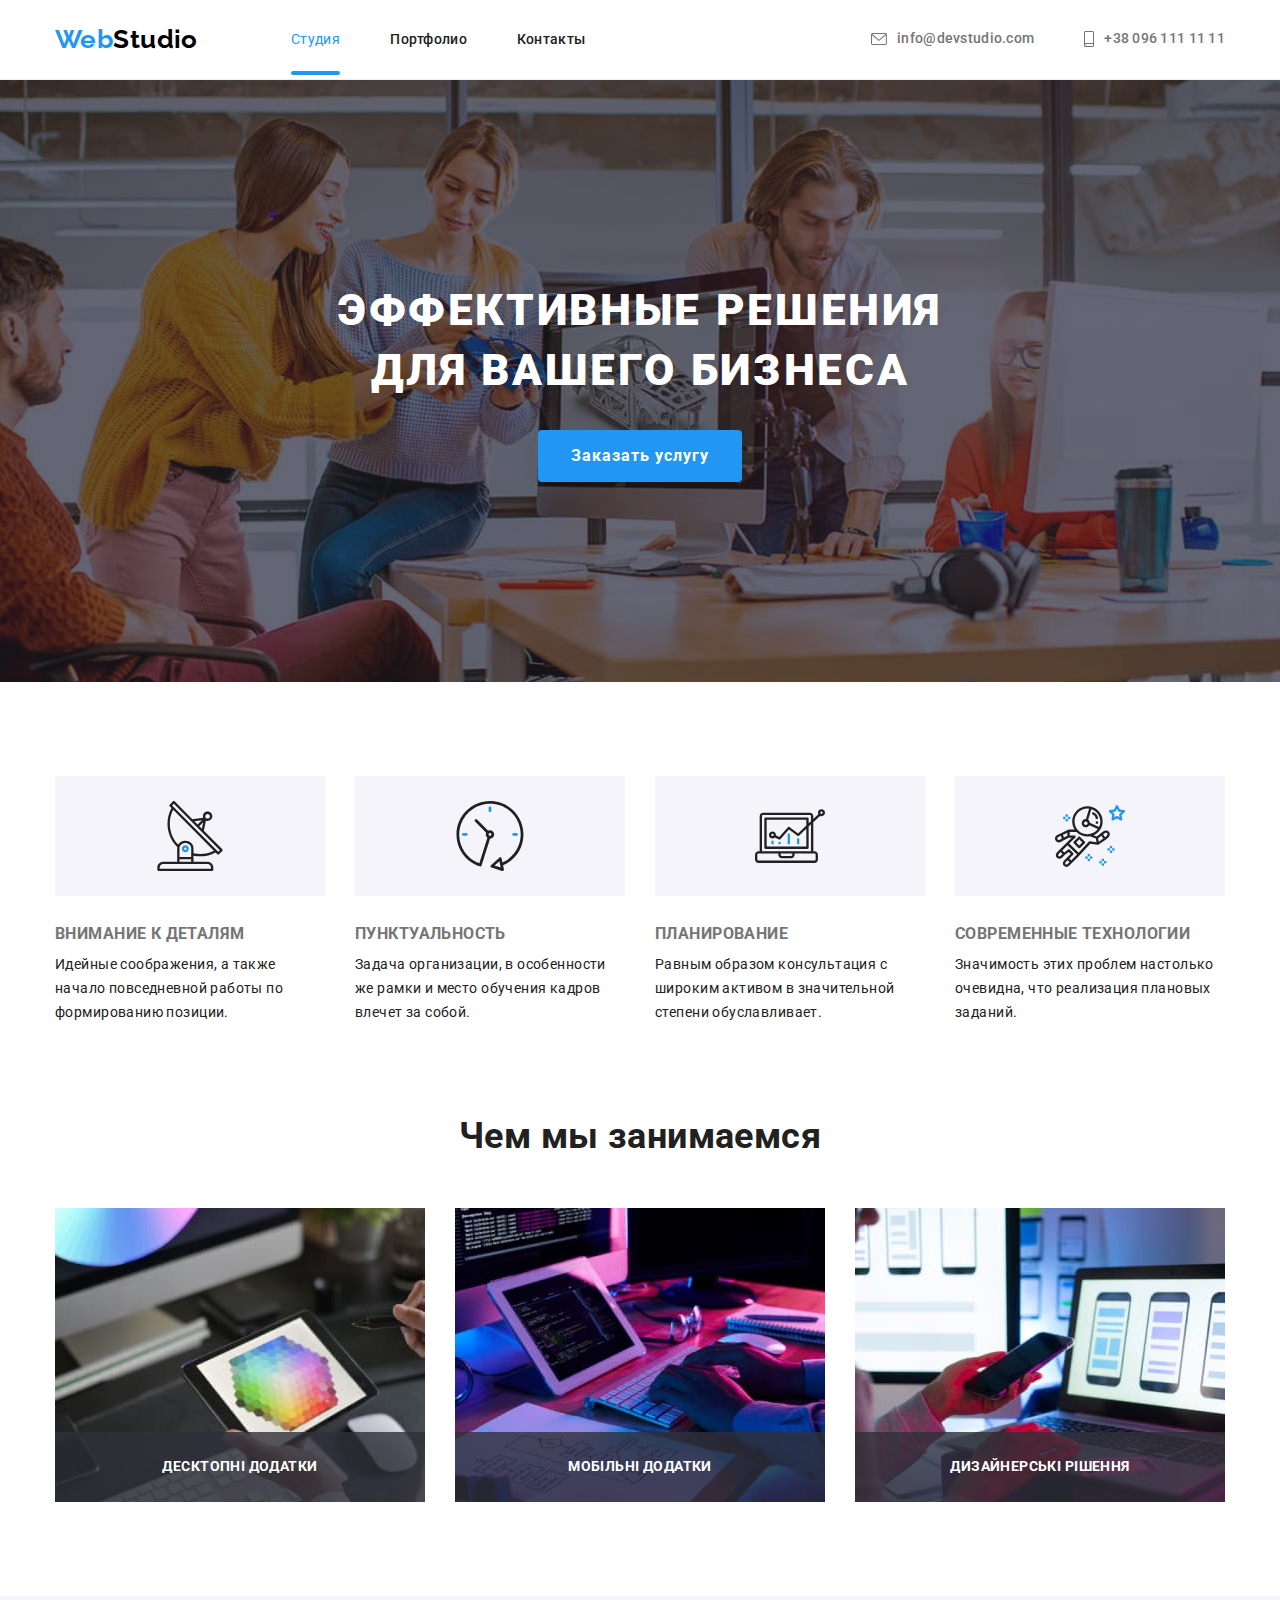
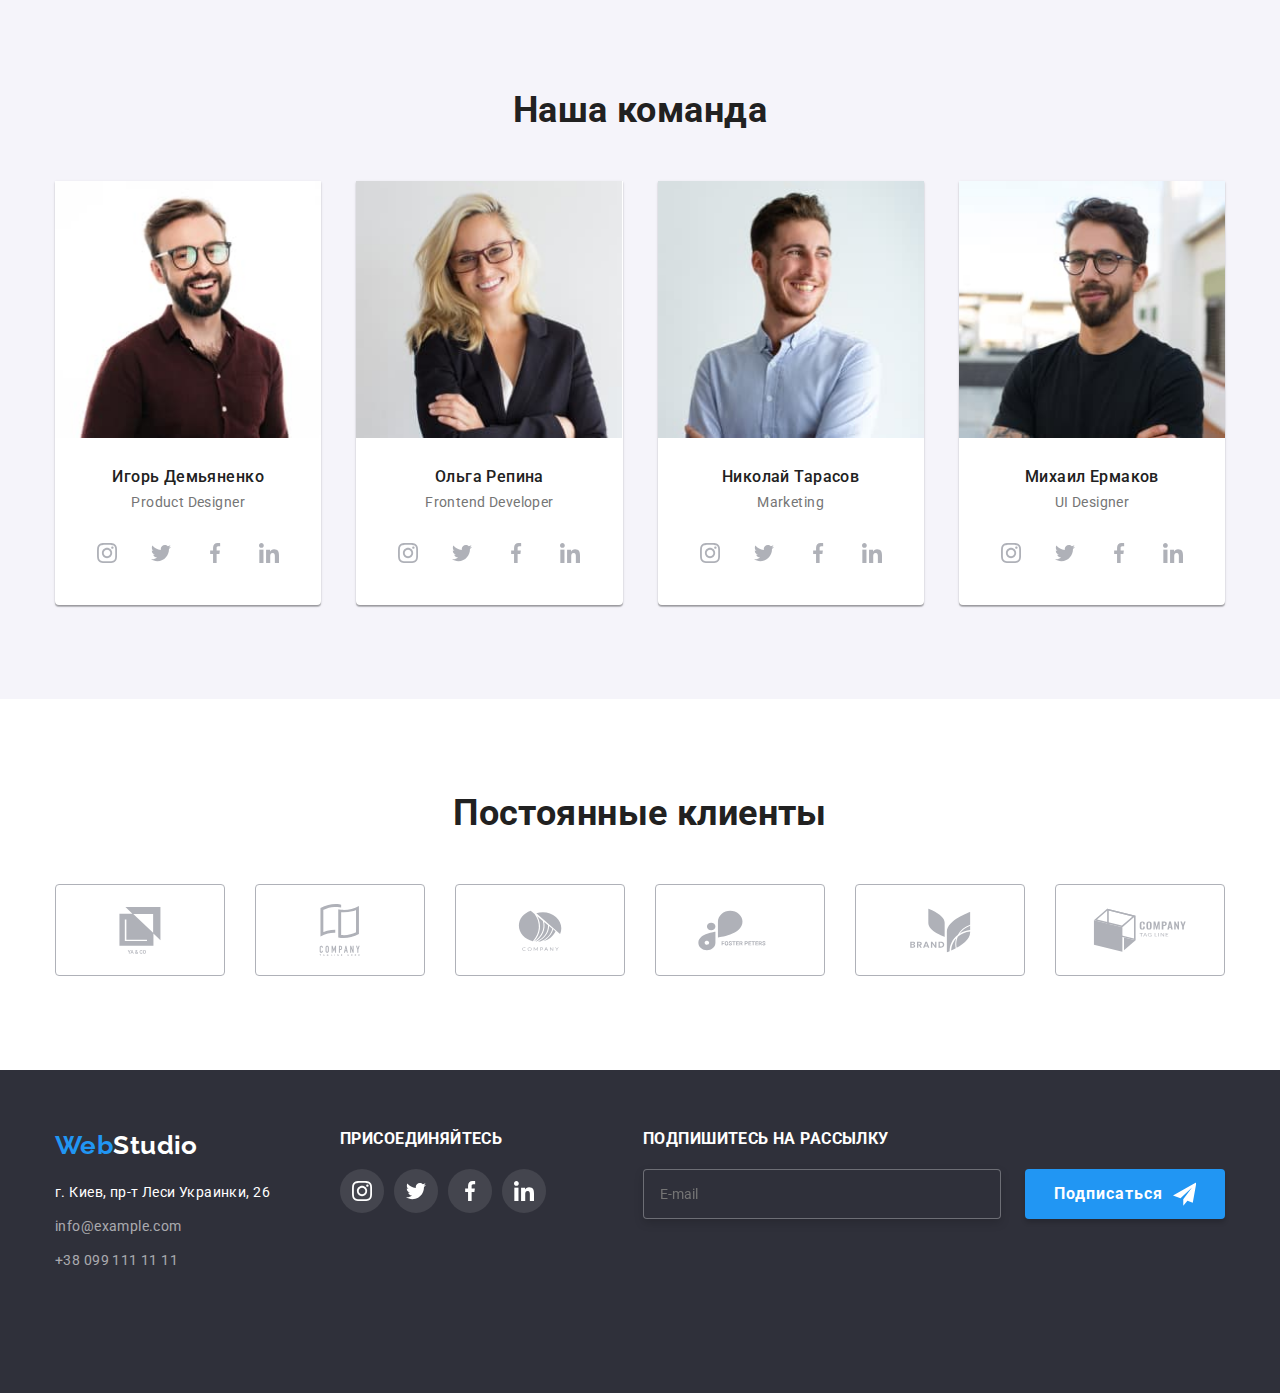
==== commit 10332a9e: "update index html +portfoli +sass" ====
--- a/index.html
+++ b/index.html
@@ -35,7 +35,7 @@
             </svg>
             info@devstudio.com</a>
         </li>
-        <li class="contanct__item"><a class="contact__list link" href="tel:+380961111111">
+        <li class="contanct__item"><a class="contact__list phone__number link" href="tel:+380961111111">
             <svg class="contact__icon" width="10" height="16">
                 <use href="./images/sprite.svg#icon-smartphone"></use>
             </svg>
@@ -54,7 +54,7 @@
                 <a href="" class="mobile-nav-link current">Студія</a>
             </li>
             <li class="mobile-nav-item">
-                <a href="" class="mobile-nav-link ">Портфоліо</a>
+                <a href="./portfolio.html" class="mobile-nav-link ">Портфоліо</a>
             </li>
             <li class="mobile-nav-item">
                 <a href="" class="mobile-nav-link">Контакти</a>
@@ -62,7 +62,7 @@
         </ul>
         <ul class="mobile-contact">
             <li class="mobile-contact-item">
-                <a href="tel:+380961111111" class="mobile-contact-link phone-number">+38 096 111 11 11</a>
+                <a href="tel:+380961111111" class="phone-number">+38 096 111 11 11</a>
             </li>
             <li class="mobile-contact-item">
                 <a href="mailto:info@devstudio.com" class="mobile-contact-link">info@devstudio.com</a>
--- a/css/main.min.css
+++ b/css/main.min.css
@@ -1 +1 @@
-:root{--primary-text-color: #2196F3;--title-text-color: #FFFFFF;--accent-color: #757575;--icon-color: #AFB1B8}.clients-link,.social-link-icon,.doing-thumb>.doing-title{display:flex;align-items:center}.visually-hidden{position:absolute;white-space:nowrap;width:1px;height:1px;overflow:hidden;border:0;padding:0;clip:rect(0 0 0 0);clip-path:inset(50%);margin:-1px}h1,h2,h3,h4,h5,h6,p{margin:0}ul{list-style:none;padding-left:0;margin:0}a{text-decoration:none;color:inherit}img{display:block;max-width:100%;height:auto}address{font-style:normal}button{cursor:pointer}body{font-family:"Roboto",sans-serif;letter-spacing:.03em;font-size:14px;color:#212121;background-color:var(--title-text-color)}.list{list-style:none;padding:0;margin:0}.link{text-decoration:none;padding:0;margin:0}.section{padding:94px 0}.container{padding-left:15px;padding-right:15px}@media screen and (min-width: 480px){.container{max-width:480px;margin-left:auto;margin-right:auto}}@media screen and (min-width: 768px){.container{max-width:768px}}@media screen and (min-width: 1200px){.container{max-width:1200px}}.backdrop{position:relative;position:fixed;top:0;left:0;width:100%;height:100%;background-color:rgba(0,0,0,.2)}.backdrop.is-hidden{opacity:0;visibility:hidden;pointer-events:none}.modal{position:absolute;top:50%;left:50%;transform:translate(-50%, -50%);width:528px;height:581px;background-color:var(--title-text-color);padding:40px}@media screen and (max-width: 439px){.modal{width:320px}}@media screen and (min-width: 1200px){.modal{width:528px}}.modal-close-btn{position:absolute;top:8px;right:8px;display:flex;justify-content:center;align-items:center;width:30px;height:30px;border-radius:50%;background-color:rgba(0,0,0,0);border:1px solid var(--accent-color);padding:0;transition:fill 250ms cubic-bezier(0.4, 0, 0.2, 1)}.modal-close-btn:hover,.modal-close-btn:focus{fill:var(--primary-text-color)}.modal-form-button{height:50px;align-self:center;padding:10px 32px;min-width:200px;color:var(--title-text-color);background-color:var(--primary-text-color);border-radius:4px;border:1px solid rgba(0,0,0,0)}.modal-form{display:flex;flex-direction:column}.modal-form-title{margin-bottom:12px;font-weight:700;text-align:center;font-size:20px;line-height:1.15}.modal-form-input{padding-left:42px;width:100%;height:40px;border:1px solid rgba(33,33,33,.2);border-radius:4px;font-weight:400;font-size:12px;line-height:1.16;letter-spacing:.01em;transition:border-color 250ms cubic-bezier(0.4, 0, 0.2, 1)}.modal-form-input:focus{border-color:var(--primary-text-color);outline:none}.modal-form-input:focus+.modal-form-input-icon{fill:var(--primary-text-color)}.modal-form-desc{display:block;margin-bottom:4px;font-weight:400;font-size:12px;line-height:1.16;letter-spacing:.01em;color:var(--accent-color)}.modal-form-field{margin-bottom:10px}.modal-form-field-comment{margin-bottom:20px}.modal-form-input-wrapper{position:relative;display:block}.modal-form-input-icon{position:absolute;top:50%;left:12px;transform:translateY(-50%);transition:fill 250ms cubic-bezier(0.4, 0, 0.2, 1)}.modal-form-comment{display:block;resize:none;width:100%;height:120px;padding:12px 16px;font-weight:400;font-size:12px;line-height:1.16;letter-spacing:.01em;border:1px solid rgba(33,33,33,.2);border-radius:4px;transition:border-color 250ms cubic-bezier(0.4, 0, 0.2, 1)}.modal-form-comment:focus{border-color:var(--primary-text-color);outline:none}.modal-form-comment::placeholder{color:rgba(117,117,117,.5)}.modal-form-check-desc{display:flex;align-items:center;justify-content:center;margin-bottom:30px;font-weight:400;line-height:1.71;cursor:pointer}.modal-form-check-desc::before{content:"";display:block;width:16px;height:15px;background-image:url(../images/checkbox/cube.svg);margin-right:7px}.modal-form-check:checked+.modal-form-check-desc::before{background-color:var(--primary-text-color);background-image:url(../images/checkbox/check.svg);background-repeat:no-repeat;background-position:center;border-radius:2px;transition:background-image 250ms cubic-bezier(0.4, 0, 0.2, 1)}.modal-form-check:focus+.modal-form-check-desc::before{outline:1px solid var(--primary-text-color)}.user-policy-link{color:var(--primary-text-color);border-bottom:1px solid var(--primary-text-color);display:inline-block;line-height:.85}.modal-form-button{height:50px;align-self:center;padding:10px 32px;min-width:200px;color:var(--title-text-color);background-color:var(--primary-text-color);border-radius:4px;border:1px solid rgba(0,0,0,0)}@media screen and (max-width: 767px){.mobile-menu{position:fixed;width:100%;height:100%;z-index:1000;top:0;left:0;background-color:#fff;opacity:0;visibility:hidden;pointer-events:none;transition:opacity 250ms linear,visibility 250ms linear}.mobile-menu.is-open{opacity:1;visibility:visible;pointer-events:auto}.mobile-menu__container{position:relative;padding-left:25px;padding-top:48px;padding-bottom:48px}.mobile-menu-close-btn{position:absolute;top:15px;right:15px;background-color:rgba(0,0,0,0);border:none;padding:0;line-height:0}.current{position:relative;color:var(--primary-text-color);padding-bottom:28px}.mobile-nav-link{font-size:40px;font-weight:500;line-height:1.175;letter-spacing:.02em;padding-top:32px;padding-bottom:32px;transition:color var(--transition-dur-and-func)}.mobile-nav-link.current{position:relative;color:var(--primary-text-color)}.mobile-nav-link.current,.mobile-nav-link:focus,.mobile-nav-link:hover,.mobile-nav-link .contact:focus,.mobile-nav-link .contact:hover{color:var(--primary-text-color)}.mobile-nav-item:not(:last-child){margin-bottom:32px}.phone-number{display:flex;align-items:center;font-size:25px;font-weight:500;line-height:1.6;letter-spacing:.02em;color:var(--primary-text-color);fill:var(--icon-color);transition:color var(--transition-dur-and-func),fill var(--transition-dur-and-func);margin-bottom:32px}.mobile-contact-link{display:flex;align-items:center;font-size:21px;font-weight:500;line-height:1.3333333333;letter-spacing:.02em;flex-wrap:wrap}.nav-contacts-icon{fill:currentColor;margin-right:10px}.mobile-nav{margin-bottom:302px}.mobile-contact{margin-bottom:64px}.mobile-media{display:flex;flex-wrap:wrap}.mobile-media-item{position:relative}.mobile-media-item:not(:last-child){margin-right:20px}.mobile-media-item:after{content:"";position:absolute;right:-10px;top:0;display:block;height:100%;width:1px;background-color:rgba(33,33,33,.2);left:0px}.mobile-media-link{font-size:18px;font-weight:500;line-height:1.22;letter-spacing:.02em;color:var(--primary-text-color)}}@media screen and (min-width: 768px){.mobile-menu{display:none}}@media screen and (max-width: 767px){.nav{display:none}.contact{display:none}.header{padding-top:16px;padding-bottom:16px}.main__nav{display:flex;align-items:center;justify-content:space-between}.mobile-menu-open{background-color:rgba(0,0,0,0);border:none;padding:0;line-height:0}.mobile-menu-open:hover .mobile-menu-open:focus{color:var(--primary-text-color)}}.logo{font-family:"Raleway",sans-serif;font-weight:700;font-size:26px;line-height:1.19;color:#000;margin-right:93px}.logo__color{color:var(--primary-text-color)}@media screen and (min-width: 768px){.mobile-menu-open{display:none}.header{border-bottom:1px solid #eee;padding:24px 0}.main__nav{display:flex;align-items:center}.navigation{display:flex;align-items:center}.nav{display:flex}.nav__item{margin-right:50px}.nav__item:last-child{margin-right:0}.nav__link{font-weight:500;line-height:1.14;letter-spacing:.02em;transition-property:color;transition-duration:250ms;transition-timing-function:cubic-bezier(0.4, 0, 0.2, 1)}.nav__link:hover,.nav__link:focus{color:var(--primary-text-color)}.current{position:relative;color:var(--primary-text-color);padding-bottom:28px}.current::after{content:"";position:absolute;left:0;bottom:0;display:block;width:100%;height:4px;border-radius:2px;background-color:var(--primary-text-color)}.contact{margin-top:0;margin-bottom:0;display:block;margin-left:auto}.contact__list{font-weight:500;line-height:1.14;letter-spacing:.02em;color:var(--accent-color);fill:var(--icon-color);display:flex;align-items:center;transition-property:color;transition-duration:250ms;transition-timing-function:cubic-bezier(0.4, 0, 0.2, 1)}.contact__list:last-child{padding-bottom:10px}.contact__list:hover,.contact__list:focus{color:var(--primary-text-color)}.contact__icon{margin-right:10px;fill:currentColor}.contact__icon:hover,.contact__icon:focus{fill:var(--primary-text-color)}}@media screen and (min-width: 1200px){.contact{margin-top:0;margin-bottom:0;display:flex;margin-left:auto}.contact,.contanct__item{margin-right:50px}.contact,.contanct__item:last-child{margin-right:0}}@media screen and (max-width: 767px){.main-section{padding:120px 0;background-color:#c4c4c4;text-align:center;margin-right:auto;margin-left:auto;background-repeat:no-repeat;background-image:linear-gradient(to right, rgba(47, 48, 58, 0.4), rgba(47, 48, 58, 0.4)),url(/images/phone/hero/hero-480/hero-480.jpg);background-position:center;background-size:cover}}@media screen and (max-width: 767px)and (min-device-pixel-ratio: 2),screen and (max-width: 767px)and (-webkit-min-device-pixel-ratio: 2),screen and (max-width: 767px)and (min-resolution: 192dpi),screen and (max-width: 767px)and (min-resolution: 2dppx){.main-section{background-image:linear-gradient(to right, rgba(47, 48, 58, 0.4), rgba(47, 48, 58, 0.4)),url(/images/phone/hero/hero-480/hero-480@2x.jpg)}}@media screen and (max-width: 767px){.main-section__item{margin-top:0;margin-bottom:30px;margin-left:auto;margin-right:auto;font-weight:900;font-size:26px;line-height:42px;text-align:center;letter-spacing:.06em;text-transform:uppercase;color:var(--title-text-color)}}@media screen and (min-width: 768px){.main-section{padding:118px 0;background-color:#c4c4c4;text-align:center;max-width:1199px;margin-right:auto;margin-left:auto;background-repeat:no-repeat;background-image:linear-gradient(to right, rgba(47, 48, 58, 0.4), rgba(47, 48, 58, 0.4)),url(/images/tablet/hero/hero-768.jpg);background-position:center;background-size:cover}}@media screen and (min-width: 768px)and (min-device-pixel-ratio: 2),screen and (min-width: 768px)and (-webkit-min-device-pixel-ratio: 2),screen and (min-width: 768px)and (min-resolution: 192dpi),screen and (min-width: 768px)and (min-resolution: 2dppx){.main-section{background-image:linear-gradient(to right, rgba(47, 48, 58, 0.4), rgba(47, 48, 58, 0.4)),url(/images/tablet/hero/hero-768@2x.jpg)}}@media screen and (min-width: 768px){.main-section__item{margin-top:0;margin-bottom:30px;margin-left:auto;margin-right:auto;width:360px;font-weight:900;font-size:26px;line-height:42px;text-align:center;letter-spacing:.06em;text-transform:uppercase;color:var(--title-text-color)}}@media screen and (min-width: 1200px){.main-section{padding:200px 0;background-color:#c4c4c4;text-align:center;max-width:1600px;margin-right:auto;margin-left:auto;background-repeat:no-repeat;background-image:linear-gradient(to right, rgba(47, 48, 58, 0.4), rgba(47, 48, 58, 0.4)),url(../images/desctop/hero/hero-1600.jpg);background-position:center;background-size:cover}}@media screen and (min-width: 1200px)and (min-device-pixel-ratio: 2),screen and (min-width: 1200px)and (-webkit-min-device-pixel-ratio: 2),screen and (min-width: 1200px)and (min-resolution: 192dpi),screen and (min-width: 1200px)and (min-resolution: 2dppx){.main-section{background-image:linear-gradient(to right, rgba(47, 48, 58, 0.4), rgba(47, 48, 58, 0.4)),url(../images/desctop/hero/hero-1600@2x.jpg)}}@media screen and (min-width: 1200px){.main-section__item{margin-top:0;margin-bottom:30px;margin-left:auto;margin-right:auto;width:696px;font-weight:900;font-size:44px;line-height:60px;text-align:center;letter-spacing:.06em;text-transform:uppercase;color:var(--title-text-color)}}.button{display:inline-block;border-radius:4px;border:1px solid rgba(0,0,0,0);padding:10px 32px;min-width:200;height:50;font-weight:700;font-size:16px;line-height:1.87;align-items:center;letter-spacing:.06em;color:var(--title-text-color);background-color:var(--primary-text-color);transition-property:background-color;transition-duration:250ms;transition-timing-function:cubic-bezier(0.4, 0, 0.2, 1)}.button:hover,.button:focus{background-color:#188ce8}@media screen and (max-width: 767px){.menu-adv{flex-wrap:wrap;gap:30px}.menu-adv__list{font-weight:700;line-height:16px;text-transform:uppercase;color:var(--accent-color);margin-bottom:10px;text-align:center}.describing-text{font-weight:400;line-height:24px;flex-wrap:wrap;height:70px}.menu-adv__icon{flex-wrap:wrap;display:flex;justify-content:center;align-items:center;height:120px;margin-bottom:30px;background-color:#f5f4fa}.menu-adv__icon-item{display:flex;flex-wrap:wrap;width:70px;height:70px}.menu-adv__item{width:100%}}@media screen and (min-width: 768px){.menu-adv{display:flex;flex-wrap:wrap;gap:30px}.menu-adv__list{font-weight:700;line-height:16px;text-transform:uppercase;color:var(--accent-color);margin-bottom:10px}.describing-text{font-weight:400;line-height:24px;flex-wrap:wrap;width:270px;height:70px}.menu-adv__icon{flex-wrap:wrap;height:120px;display:flex;justify-content:center;align-items:center;margin-bottom:30px;background-color:#f5f4fa}.menu-adv__icon-item{display:flex;flex-wrap:wrap;width:70px;height:70px}.menu-adv__item{flex-basis:calc((100% - 30px)/2)}}@media screen and (min-width: 1200px){.menu-adv{display:flex;flex-wrap:wrap;gap:30px}.menu-adv__list{font-weight:700;line-height:16px;text-transform:uppercase;color:var(--accent-color);margin-bottom:10px}.describing-text{font-weight:400;line-height:24px;flex-wrap:wrap;width:270px;height:70px}.menu-adv__icon{flex-wrap:wrap;display:flex;justify-content:center;align-items:center;height:120px;margin-bottom:30px;background-color:#f5f4fa}.menu-adv__icon-item{display:flex;flex-wrap:wrap;width:70px;height:70px}.menu-adv__item{flex-basis:calc((100% - 30px)/5)}}@media screen and (max-width: 767px){.section-d{display:none}}@media screen and (max-width: 1199px){.section-d{display:none}}.section-d{padding-top:0}.section-list{display:flex}.section-title{margin-top:0;margin-bottom:50px;font-size:36px;line-height:1.16;text-align:center}.section-foto{padding-right:30px}.doing-thumb{position:relative}.doing-thumb>.doing-title{position:absolute;bottom:0;left:0;justify-content:center;width:100%;height:70px;font-weight:700;line-height:1.14;text-transform:uppercase;color:var(--title-text-color);background-color:rgba(47,48,58,.8)}.section-foto:last-child{padding-right:0}.section-c{background-color:#f5f4fa}.team-list{display:flex}@media screen and (max-width: 767px){.team-list{justify-content:center;flex-wrap:wrap}}@media screen and (max-width: 1199px){.team-list{gap:30px;flex-wrap:wrap}}.team-item{text-align:center;background:var(--title-text-color);box-shadow:0px 1px 3px rgba(0,0,0,.12),0px 1px 1px rgba(0,0,0,.14),0px 2px 1px rgba(0,0,0,.2);border-radius:0px 0px 4px 4px}@media screen and (max-width: 767px){.team-item:not(:last-child){margin-bottom:30px}}@media screen and (max-width: 767px){.team-item{max-width:450px}}@media screen and (min-width: 1200px){.team-item{margin-right:35px}.team-item:last-child{margin-right:0px}}@media screen and (min-width: 768px)and (max-width: 1199px){.team-item{width:calc((100% - 30px)/2)}}@media screen and (min-width: 1200px){.team-item{width:calc((100% - 90px)/4)}}.team-name{padding-top:30px;margin-bottom:4px;font-style:normal;font-weight:500;font-size:16px;line-height:1.18}.team-position{padding-top:0;padding-bottom:16px;font-weight:400;line-height:1.71;color:var(--accent-color)}.social_list-icon{display:flex;gap:10px;justify-content:center;margin:0px;padding-bottom:30px}.social_item-icon{display:flex;justify-content:center}.social-link-icon{width:44px;height:44px;border-radius:50%;justify-content:center;fill:var(--icon-color);transition-property:fill,background-color;transition-duration:250ms;transition-timing-function:cubic-bezier(0.4, 0, 0.2, 1)}.social-link-icon:hover,.social-link-icon:focus{fill:var(--title-text-color);background:var(--primary-text-color)}.client-list{display:flex;gap:30px}@media screen and (max-width: 1199px){.client-list{flex-wrap:wrap;justify-content:center}}.clients-list-item{width:210px;height:92px}@media screen and (max-width: 767px){.clients-list-item{width:calc((100% - 30px)/2)}}@media screen and (min-width: 768px){.clients-list-item{width:calc((100% - 60px)/3)}}@media screen and (min-width: 1200px){.clients-list-item{width:170px}}.clients-link{flex-wrap:wrap;height:92px;border:1px solid var(--icon-color);border-radius:4px;justify-content:center;fill:var(--icon-color);transition-property:fill,border;transition-duration:250ms;transition-timing-function:cubic-bezier(0.4, 0, 0.2, 1)}.clients-link:hover,.clients-link:focus{fill:var(--primary-text-color);border:1px solid var(--primary-text-color)}@media screen and (max-width: 1199px){.div-footer{display:flex;flex-direction:column;text-align:center}}@media screen and (min-width: 1200px){.div-footer{display:flex;justify-content:space-between}}.footer{background-color:#2f303a;padding:60px 0}@media screen and (min-width: 768px)and (max-width: 1199px){.footer-wrapper{display:flex;justify-content:space-around;margin-bottom:60px}}@media screen and (min-width: 1200px){.footer-wrapper{display:flex;justify-content:space-between}}@media screen and (max-width: 767px){.address-wrapper{margin-bottom:60px}}.logo-footer{display:block;margin-bottom:20px;font-family:"Raleway",sans-serif;font-weight:700;font-size:26px;line-height:1.19;color:var(--title-text-color)}.logo-footer-color{color:var(--primary-text-color)}.contact-us-item{font-style:normal;font-weight:400;line-height:1.71;color:var(--title-text-color);transition-property:color;transition-duration:250ms;transition-timing-function:cubic-bezier(0.4, 0, 0.2, 1)}.contact-us-list{margin-bottom:10px}.contact-us-list:last-child{margin-bottom:0}.dark{color:rgba(255,255,255,.6)}.dark:hover,.dark:focus{color:var(--primary-text-color)}@media screen and (max-width: 767px){.join-social{margin-bottom:60px}}@media screen and (min-width: 1200px){.join-social{margin-left:70px}}@media screen and (max-width: 1199px){.footer-title{display:flex;justify-content:center;align-items:center}}.social-title{display:flex;margin-bottom:20px;line-height:1.14;text-transform:uppercase;color:var(--title-text-color)}.social_list{display:flex;align-items:center;flex-wrap:wrap;justify-content:center;gap:10px}.social-list-item{display:flex;flex-wrap:wrap;width:44px;height:44px;border-radius:50%;background:#44454e}.social-link{display:flex;align-items:center;justify-content:center;width:44px;height:44px;border-radius:50%;background-color:#44454e;transition-property:background-color;transition-duration:250ms;transition-timing-function:cubic-bezier(0.4, 0, 0.2, 1)}.social-link:hover,.social-link:focus{background:var(--primary-text-color)}@media screen and (max-width: 767px)and (min-width: 1199px){.footer-subscribe{display:flex;flex-direction:column;align-items:center}}@media screen and (max-width: 1199px){.footer-form{display:flex;flex-direction:column;align-items:center}}@media screen and (min-width: 1200px){.footer-form{display:flex;justify-content:center;align-items:center}}.footer-form-input{max-width:450px;height:50px;border:1px solid rgba(255,255,255,.3);filter:drop-shadow(0px 4px 4px rgba(0, 0, 0, 0.15));border-radius:4px;color:var(--title-text-color);background-color:#2f303a;transition:border-color 250ms cubic-bezier(0.4, 0, 0.2, 1);padding-left:16px}.footer-form-input:focus{outline:none;border-color:var(--primary-text-color);transition:border-color 250ms cubic-bezier(0.4, 0, 0.2, 1)}@media screen and (max-width: 1199px){.footer-form-input{width:100%}}@media screen and (max-width: 1199px){.footer-form-input{margin-bottom:20px}}@media screen and (min-width: 1200px){.footer-form-input{margin-right:12px;width:358px;height:50px}}.footer-button-form{display:flex;align-items:center;justify-content:center;font-weight:700;font-size:16px;line-height:1.87;letter-spacing:.06em;color:var(--title-text-color);background-color:var(--primary-text-color);width:200px;height:50px;padding:10px 28px;box-shadow:0px 4px 4px rgba(0,0,0,.15);border-radius:4px;margin-left:12px;border:1px solid rgba(0,0,0,0)}.footer-form-icon{display:flex;align-items:center;justify-content:center;margin-left:10px;width:24px;height:24px;fill:var(--title-text-color)}.button-link{display:inline-block;border:1px solid rgba(0,0,0,0);border-radius:4px;padding:6px 22px;min-width:130;height:40;font-weight:500;font-size:16px;line-height:1.62;text-align:center;background:#f5f4fa;border-radius:4px}.button-link:hover,.button-link:focus{color:var(--title-text-color);background-color:var(--primary-text-color);box-shadow:0px 3px 1px rgba(0,0,0,.1),0px 1px 2px rgba(0,0,0,.08),0px 2px 2px rgba(0,0,0,.12);border-radius:4px}.section-but{display:flex}@media screen and (max-width: 767px){.section-but{margin-bottom:40px;flex-wrap:wrap}}@media screen and (min-width: 768px)and (max-width: 1199px){.section-but{margin-bottom:30px;justify-content:center}}@media screen and (min-width: 1200px){.section-but{margin-bottom:50px;justify-content:center}}.site-button{margin-right:8px;align-content:center}.site-button:last-child{margin-right:0}@media screen and (max-width: 767px){.site-button:nth-child(-n+3){margin-bottom:15px}}.button-c{background-color:var(--primary-text-color);color:var(--title-text-color)}@media screen and (min-width: 768px){.site{display:flex;flex-wrap:wrap;gap:30px}}.site-item{background-color:var(--title-text-color);border:1px solid #eee}.site-item:nth-child(3n){margin-right:0}.site-item:nth-last-child(-n+3){margin-bottom:0}@media screen and (max-width: 767px){.site-item{margin-bottom:30px;max-width:450px}}@media screen and (min-width: 768px)and (max-width: 1199px){.site-item{width:calc((100% - 30px)/2)}}@media screen and (min-width: 1200px){.site-item{width:calc((100% - 60px)/3)}}.site-link{display:block;transition-property:box-shadow;transition-duration:250ms;transition-timing-function:cubic-bezier(0.4, 0, 0.2, 1)}.site-link:hover,.site-link:focus{background:var(--title-text-color);box-shadow:0px 1px 3px rgba(0,0,0,.12),0px 1px 1px rgba(0,0,0,.14),0px 2px 1px rgba(0,0,0,.2);border-radius:0px 0px 4px 4px}.site-link:hover .projects-label,.site-link:focus .projects-label{transform:translate(0, 0)}.projects-thumb{position:relative;overflow:hidden}.projects-label{position:absolute;top:0;left:0;padding:63px 24px;transform:translate(0, 100%);transition:transform 500ms linear;font-weight:400;font-size:18px;line-height:1.56;color:var(--title-text-color);width:100%;height:100%;background-color:rgba(33,150,243,.9);transition:transform 250ms cubic-bezier(0.4, 0, 0.2, 1)}.img-link{width:370;height:110px}.site-content{margin-bottom:0;margin-top:0;padding:20px 24px;border-bottom:1px solid #eee;border-left:1px solid #eee;border-right:1px solid #eee}.site-list{font-size:18px;line-height:2;letter-spacing:.06em;color:#212121;margin-bottom:4px}.site-text{font-weight:400;font-size:16px;line-height:1.87;color:var(--accent-color)}/*# sourceMappingURL=main.min.css.map */+:root{--primary-text-color: #2196F3;--title-text-color: #FFFFFF;--accent-color: #757575;--icon-color: #AFB1B8}.clients-link,.social-link-icon,.doing-thumb>.doing-title{display:flex;align-items:center}.visually-hidden{position:absolute;white-space:nowrap;width:1px;height:1px;overflow:hidden;border:0;padding:0;clip:rect(0 0 0 0);clip-path:inset(50%);margin:-1px}h1,h2,h3,h4,h5,h6,p{margin:0}ul{list-style:none;padding-left:0;margin:0}a{text-decoration:none;color:inherit}img{display:block;max-width:100%;height:auto}address{font-style:normal}button{cursor:pointer}body{font-family:"Roboto",sans-serif;letter-spacing:.03em;font-size:14px;color:#212121;background-color:var(--title-text-color)}.list{list-style:none;padding:0;margin:0}.link{text-decoration:none;padding:0;margin:0}.section{padding:94px 0}.container{padding-left:15px;padding-right:15px}@media screen and (min-width: 480px){.container{max-width:480px;margin-left:auto;margin-right:auto}}@media screen and (min-width: 768px){.container{max-width:768px}}@media screen and (min-width: 1200px){.container{max-width:1200px}}.backdrop{position:relative;position:fixed;top:0;left:0;width:100%;height:100%;background-color:rgba(0,0,0,.2)}.backdrop.is-hidden{opacity:0;visibility:hidden;pointer-events:none}.modal{position:absolute;top:50%;left:50%;transform:translate(-50%, -50%);width:528px;height:581px;background-color:var(--title-text-color);padding:40px}@media screen and (max-width: 439px){.modal{width:320px}}@media screen and (max-width: 1199px){.modal{width:450px}}.modal-close-btn{position:absolute;top:8px;right:8px;display:flex;justify-content:center;align-items:center;width:30px;height:30px;border-radius:50%;background-color:rgba(0,0,0,0);border:1px solid var(--accent-color);padding:0;transition:fill 250ms cubic-bezier(0.4, 0, 0.2, 1)}.modal-close-btn:hover,.modal-close-btn:focus{fill:var(--primary-text-color)}.modal-form-button{height:50px;align-self:center;padding:10px 32px;min-width:200px;color:var(--title-text-color);background-color:var(--primary-text-color);border-radius:4px;border:1px solid rgba(0,0,0,0)}.modal-form{display:flex;flex-direction:column}.modal-form-title{margin-bottom:12px;font-weight:700;text-align:center;font-size:20px;line-height:1.15}.modal-form-input{padding-left:42px;width:100%;height:40px;border:1px solid rgba(33,33,33,.2);border-radius:4px;font-weight:400;font-size:12px;line-height:1.16;letter-spacing:.01em;transition:border-color 250ms cubic-bezier(0.4, 0, 0.2, 1)}.modal-form-input:focus{border-color:var(--primary-text-color);outline:none}.modal-form-input:focus+.modal-form-input-icon{fill:var(--primary-text-color)}.modal-form-desc{display:block;margin-bottom:4px;font-weight:400;font-size:12px;line-height:1.16;letter-spacing:.01em;color:var(--accent-color)}.modal-form-field{margin-bottom:10px}.modal-form-field-comment{margin-bottom:20px}.modal-form-input-wrapper{position:relative;display:block}.modal-form-input-icon{position:absolute;top:50%;left:12px;transform:translateY(-50%);transition:fill 250ms cubic-bezier(0.4, 0, 0.2, 1)}.modal-form-comment{display:block;resize:none;width:100%;height:120px;padding:12px 16px;font-weight:400;font-size:12px;line-height:1.16;letter-spacing:.01em;border:1px solid rgba(33,33,33,.2);border-radius:4px;transition:border-color 250ms cubic-bezier(0.4, 0, 0.2, 1)}.modal-form-comment:focus{border-color:var(--primary-text-color);outline:none}.modal-form-comment::placeholder{color:rgba(117,117,117,.5)}.modal-form-check-desc{display:flex;align-items:center;justify-content:center;margin-bottom:30px;font-weight:400;font-size:9px;line-height:1.16;cursor:pointer;color:var(--accent-color)}@media screen and (max-wigth: 1199px){.modal-form-check-desc{font-size:12px;line-height:1.16}}@media screen and (min-width: 1200px){.modal-form-check-desc{font-size:14px;line-height:1.7}}.modal-form-check-desc::before{content:"";display:block;width:16px;height:15px;background-image:url(../images/checkbox/cube.svg);margin-right:7px;padding-right:10px}.modal-form-check:checked+.modal-form-check-desc::before{background-color:var(--primary-text-color);background-image:url(../images/checkbox/check.svg);background-repeat:no-repeat;background-position:center;border-radius:2px;transition:background-image 250ms cubic-bezier(0.4, 0, 0.2, 1)}.modal-form-check:focus+.modal-form-check-desc::before{outline:1px solid var(--primary-text-color)}.user-policy-link{color:var(--primary-text-color);border-bottom:1px solid var(--primary-text-color);display:inline-block;line-height:.85}.modal-form-button{height:50px;align-self:center;padding:10px 32px;min-width:200px;color:var(--title-text-color);background-color:var(--primary-text-color);border-radius:4px;border:1px solid rgba(0,0,0,0)}@media screen and (max-width: 767px){.mobile-menu{position:fixed;width:100%;height:100%;z-index:1000;top:0;left:0;background-color:#fff;opacity:0;visibility:hidden;pointer-events:none;transition:opacity 250ms linear,visibility 250ms linear}.mobile-menu.is-open{opacity:1;visibility:visible;pointer-events:auto}.mobile-menu__container{position:relative;padding-left:25px;padding-top:48px;padding-bottom:48px}.mobile-menu-close-btn{position:absolute;top:15px;right:15px;background-color:rgba(0,0,0,0);border:none;padding:0;line-height:0}.current{position:relative;color:var(--primary-text-color);padding-bottom:28px}.mobile-nav-link{font-size:40px;font-weight:500;line-height:1.175;letter-spacing:.02em;padding-top:32px;padding-bottom:32px;transition:color var(--transition-dur-and-func)}.mobile-nav-link.current{position:relative;color:var(--primary-text-color)}.mobile-nav-link.current,.mobile-nav-link:focus,.mobile-nav-link:hover,.mobile-nav-link .contact:focus,.mobile-nav-link .contact:hover{color:var(--primary-text-color)}.mobile-nav-item:not(:last-child){margin-bottom:32px}.phone-number{display:flex;align-items:center;font-size:25px;font-weight:500;line-height:1.6;letter-spacing:.02em;color:var(--primary-text-color);fill:var(--icon-color);transition:color var(--transition-dur-and-func),fill var(--transition-dur-and-func);margin-bottom:32px}.mobile-contact-link{display:flex;align-items:center;font-size:21px;font-weight:500;line-height:1.3333333333;letter-spacing:.02em;flex-wrap:wrap}.nav-contacts-icon{fill:currentColor;margin-right:10px}.mobile-nav{margin-bottom:302px}.mobile-contact{margin-bottom:64px}.mobile-media{display:flex;flex-wrap:wrap}.mobile-media-item{position:relative}.mobile-media-item:not(:last-child){margin-right:20px}.mobile-media-item:after{content:"";position:absolute;right:-10px;top:0;display:block;height:100%;width:1px;background-color:rgba(33,33,33,.2)}.mobile-media-link{font-size:18px;font-weight:500;line-height:1.22;letter-spacing:.02em;color:var(--primary-text-color)}}@media screen and (min-width: 768px){.mobile-menu{display:none}}@media screen and (max-width: 767px){.nav{display:none}.contact{display:none}.header{padding-top:16px;padding-bottom:16px}.main__nav{display:flex;align-items:center;justify-content:space-between}.mobile-menu-open{background-color:rgba(0,0,0,0);border:none;padding:0;line-height:0}.mobile-menu-open:hover .mobile-menu-open:focus{color:var(--primary-text-color)}}.logo{font-family:"Raleway",sans-serif;font-weight:700;font-size:26px;line-height:1.19;color:#000;margin-right:93px}.logo__color{color:var(--primary-text-color)}@media screen and (max-width: 1199px){.phone__number{margin-top:10px}}@media screen and (min-width: 768px){.mobile-menu-open{display:none}.header{border-bottom:1px solid #eee;padding:24px 0}.main__nav{display:flex;align-items:center}.navigation{display:flex;align-items:center}.nav{display:flex}.nav__item{margin-right:50px}.nav__item:last-child{margin-right:0}.nav__link{font-weight:500;line-height:1.14;letter-spacing:.02em;transition-property:color;transition-duration:250ms;transition-timing-function:cubic-bezier(0.4, 0, 0.2, 1)}.nav__link:hover,.nav__link:focus{color:var(--primary-text-color)}.current{position:relative;color:var(--primary-text-color);padding-bottom:28px}.current::after{content:"";position:absolute;left:0;bottom:0;display:block;width:100%;height:4px;border-radius:2px;background-color:var(--primary-text-color)}.contact{margin-top:0;margin-bottom:0;display:block;margin-left:auto}.contact__list{font-weight:500;line-height:1.14;letter-spacing:.02em;color:var(--accent-color);fill:var(--icon-color);display:flex;align-items:center;transition-property:color;transition-duration:250ms;transition-timing-function:cubic-bezier(0.4, 0, 0.2, 1)}.contact__list:hover,.contact__list:focus{color:var(--primary-text-color)}.contact__icon{margin-right:10px;fill:currentColor}.contact__icon:hover,.contact__icon:focus{fill:var(--primary-text-color)}}@media screen and (min-width: 1200px){.contact{margin-top:0;margin-bottom:0;display:flex;margin-left:auto}.contact,.contanct__item{margin-right:50px}.contact,.contanct__item:last-child{margin-right:0}}@media screen and (max-width: 767px){.main-section{padding:120px 0;background-color:#c4c4c4;text-align:center;margin-right:auto;margin-left:auto;background-repeat:no-repeat;background-image:linear-gradient(to right, rgba(47, 48, 58, 0.4), rgba(47, 48, 58, 0.4)),url(../images/phone/hero/hero-480/hero-480.jpg);background-position:center;background-size:cover}}@media screen and (max-width: 767px)and (min-device-pixel-ratio: 2),screen and (max-width: 767px)and (-webkit-min-device-pixel-ratio: 2),screen and (max-width: 767px)and (min-resolution: 192dpi),screen and (max-width: 767px)and (min-resolution: 2dppx){.main-section{background-image:linear-gradient(to right, rgba(47, 48, 58, 0.4), rgba(47, 48, 58, 0.4)),url(../images/phone/hero/hero-480/hero-480@2x.jpg)}}@media screen and (max-width: 767px){.main-section__item{margin-top:0;margin-bottom:30px;margin-left:auto;margin-right:auto;font-weight:900;font-size:26px;line-height:42px;text-align:center;letter-spacing:.06em;text-transform:uppercase;color:var(--title-text-color)}}@media screen and (min-width: 768px){.main-section{padding:118px 0;background-color:#c4c4c4;text-align:center;max-width:1199px;margin-right:auto;margin-left:auto;background-repeat:no-repeat;background-image:linear-gradient(to right, rgba(47, 48, 58, 0.4), rgba(47, 48, 58, 0.4)),url(../images/tablet/hero/hero-768.jpg);background-position:center;background-size:cover}}@media screen and (min-width: 768px)and (min-device-pixel-ratio: 2),screen and (min-width: 768px)and (-webkit-min-device-pixel-ratio: 2),screen and (min-width: 768px)and (min-resolution: 192dpi),screen and (min-width: 768px)and (min-resolution: 2dppx){.main-section{background-image:linear-gradient(to right, rgba(47, 48, 58, 0.4), rgba(47, 48, 58, 0.4)),url(../images/tablet/hero/hero-768@2x.jpg)}}@media screen and (min-width: 768px){.main-section__item{margin-top:0;margin-bottom:30px;margin-left:auto;margin-right:auto;width:360px;font-weight:900;font-size:26px;line-height:42px;text-align:center;letter-spacing:.06em;text-transform:uppercase;color:var(--title-text-color)}}@media screen and (min-width: 1200px){.main-section{padding:200px 0;background-color:#c4c4c4;text-align:center;max-width:1600px;margin-right:auto;margin-left:auto;background-repeat:no-repeat;background-image:linear-gradient(to right, rgba(47, 48, 58, 0.4), rgba(47, 48, 58, 0.4)),url(../images/desctop/hero/hero-1600.jpg);background-position:center;background-size:cover}}@media screen and (min-width: 1200px)and (min-device-pixel-ratio: 2),screen and (min-width: 1200px)and (-webkit-min-device-pixel-ratio: 2),screen and (min-width: 1200px)and (min-resolution: 192dpi),screen and (min-width: 1200px)and (min-resolution: 2dppx){.main-section{background-image:linear-gradient(to right, rgba(47, 48, 58, 0.4), rgba(47, 48, 58, 0.4)),url(../images/desctop/hero/hero-1600@2x.jpg)}}@media screen and (min-width: 1200px){.main-section__item{margin-top:0;margin-bottom:30px;margin-left:auto;margin-right:auto;width:696px;font-weight:900;font-size:44px;line-height:60px;text-align:center;letter-spacing:.06em;text-transform:uppercase;color:var(--title-text-color)}}.button{display:inline-block;border-radius:4px;border:1px solid rgba(0,0,0,0);padding:10px 32px;min-width:200;height:50;font-weight:700;font-size:16px;line-height:1.87;align-items:center;letter-spacing:.06em;color:var(--title-text-color);background-color:var(--primary-text-color);transition-property:background-color;transition-duration:250ms;transition-timing-function:cubic-bezier(0.4, 0, 0.2, 1)}.button:hover,.button:focus{background-color:#188ce8}@media screen and (max-width: 767px){.menu-adv{flex-wrap:wrap;gap:30px}.menu-adv__list{font-weight:700;line-height:16px;text-transform:uppercase;color:var(--accent-color);margin-bottom:10px;text-align:center}.describing-text{font-weight:400;line-height:24px;flex-wrap:wrap;height:70px}.menu-adv__icon{flex-wrap:wrap;display:flex;justify-content:center;align-items:center;height:120px;margin-bottom:30px;background-color:#f5f4fa}.menu-adv__icon-item{display:flex;flex-wrap:wrap;width:70px;height:70px}.menu-adv__item{width:100%}}@media screen and (min-width: 768px){.menu-adv{display:flex;flex-wrap:wrap;gap:30px}.menu-adv__list{font-weight:700;line-height:16px;text-transform:uppercase;color:var(--accent-color);margin-bottom:10px}.describing-text{font-weight:400;line-height:24px;flex-wrap:wrap;width:270px;height:70px}.menu-adv__icon{flex-wrap:wrap;height:120px;display:flex;justify-content:center;align-items:center;margin-bottom:30px;background-color:#f5f4fa}.menu-adv__icon-item{display:flex;flex-wrap:wrap;width:70px;height:70px}.menu-adv__item{flex-basis:calc((100% - 30px)/2)}}@media screen and (min-width: 1200px){.menu-adv{display:flex;flex-wrap:wrap;gap:30px}.menu-adv__list{font-weight:700;line-height:16px;text-transform:uppercase;color:var(--accent-color);margin-bottom:10px}.describing-text{font-weight:400;line-height:24px;flex-wrap:wrap;width:270px;height:70px}.menu-adv__icon{flex-wrap:wrap;display:flex;justify-content:center;align-items:center;height:120px;margin-bottom:30px;background-color:#f5f4fa}.menu-adv__icon-item{display:flex;flex-wrap:wrap;width:70px;height:70px}.menu-adv__item{flex-basis:calc((100% - 30px)/5)}}@media screen and (max-width: 767px){.section-d{display:none}}@media screen and (max-width: 1199px){.section-d{display:none}}.section-d{padding-top:0}.section-list{display:flex}.section-title{margin-top:0;margin-bottom:50px;font-size:36px;line-height:1.16;text-align:center}.section-foto{padding-right:30px}.doing-thumb{position:relative}.doing-thumb>.doing-title{position:absolute;bottom:0;left:0;justify-content:center;width:100%;height:70px;font-weight:700;line-height:1.14;text-transform:uppercase;color:var(--title-text-color);background-color:rgba(47,48,58,.8)}.section-foto:last-child{padding-right:0}.section-c{background-color:#f5f4fa}.team-list{display:flex}@media screen and (max-width: 767px){.team-list{justify-content:center;flex-wrap:wrap}}@media screen and (max-width: 1199px){.team-list{gap:30px;flex-wrap:wrap}}.team-item{text-align:center;background:var(--title-text-color);box-shadow:0px 1px 3px rgba(0,0,0,.12),0px 1px 1px rgba(0,0,0,.14),0px 2px 1px rgba(0,0,0,.2);border-radius:0px 0px 4px 4px}@media screen and (max-width: 767px){.team-item:not(:last-child){margin-bottom:30px}}@media screen and (max-width: 767px){.team-item{max-width:450px}}@media screen and (min-width: 1200px){.team-item{margin-right:35px}.team-item:last-child{margin-right:0px}}@media screen and (min-width: 768px)and (max-width: 1199px){.team-item{width:calc((100% - 30px)/2)}}@media screen and (min-width: 1200px){.team-item{width:calc((100% - 90px)/4)}}.team-name{padding-top:30px;margin-bottom:4px;font-style:normal;font-weight:500;font-size:16px;line-height:1.18}.team-position{padding-top:0;padding-bottom:16px;font-weight:400;line-height:1.71;color:var(--accent-color)}.social_list-icon{display:flex;gap:10px;justify-content:center;margin:0px;padding-bottom:30px}.social_item-icon{display:flex;justify-content:center}.social-link-icon{width:44px;height:44px;border-radius:50%;justify-content:center;fill:var(--icon-color);transition-property:fill,background-color;transition-duration:250ms;transition-timing-function:cubic-bezier(0.4, 0, 0.2, 1)}.social-link-icon:hover,.social-link-icon:focus{fill:var(--title-text-color);background:var(--primary-text-color)}.client-list{display:flex;gap:30px}@media screen and (max-width: 1199px){.client-list{flex-wrap:wrap;justify-content:center}}.clients-list-item{width:210px;height:92px}@media screen and (max-width: 767px){.clients-list-item{width:calc((100% - 30px)/2)}}@media screen and (min-width: 768px){.clients-list-item{width:calc((100% - 60px)/3)}}@media screen and (min-width: 1200px){.clients-list-item{width:170px}}.clients-link{flex-wrap:wrap;height:92px;border:1px solid var(--icon-color);border-radius:4px;justify-content:center;fill:var(--icon-color);transition-property:fill,border;transition-duration:250ms;transition-timing-function:cubic-bezier(0.4, 0, 0.2, 1)}.clients-link:hover,.clients-link:focus{fill:var(--primary-text-color);border:1px solid var(--primary-text-color)}@media screen and (max-width: 1199px){.div-footer{display:flex;flex-direction:column;text-align:center}}@media screen and (min-width: 1200px){.div-footer{display:flex;justify-content:space-between}}.footer{background-color:#2f303a;padding:60px 0}.footer-wrapper{margin-bottom:60px}@media screen and (min-width: 768px)and (max-width: 1199px){.footer-wrapper{display:flex;justify-content:space-around;margin-bottom:60px}}@media screen and (min-width: 1200px){.footer-wrapper{display:flex;justify-content:space-between}}@media screen and (max-width: 767px){.address-wrapper{margin-bottom:60px}}.logo-footer{display:block;margin-bottom:20px;font-family:"Raleway",sans-serif;font-weight:700;font-size:26px;line-height:1.19;color:var(--title-text-color)}.logo-footer-color{color:var(--primary-text-color)}.contact-us-item{font-style:normal;font-weight:400;line-height:1.71;color:var(--title-text-color);transition-property:color;transition-duration:250ms;transition-timing-function:cubic-bezier(0.4, 0, 0.2, 1)}.contact-us-list{margin-bottom:10px}.contact-us-list:last-child{margin-bottom:0}.dark{color:rgba(255,255,255,.6)}.dark:hover,.dark:focus{color:var(--primary-text-color)}@media screen and (min-width: 1200px){.join-social{margin-left:70px}}@media screen and (max-width: 1199px){.footer-title{display:flex;justify-content:center;align-items:center}}.social-title{display:flex;margin-bottom:20px;line-height:1.14;text-transform:uppercase;color:var(--title-text-color)}.social_list{display:flex;align-items:center;flex-wrap:wrap;justify-content:center;gap:10px}.social-list-item{display:flex;flex-wrap:wrap;width:44px;height:44px;border-radius:50%;background:#44454e}.social-link{display:flex;align-items:center;justify-content:center;width:44px;height:44px;border-radius:50%;background-color:#44454e;transition-property:background-color;transition-duration:250ms;transition-timing-function:cubic-bezier(0.4, 0, 0.2, 1)}.social-link:hover,.social-link:focus{background:var(--primary-text-color)}@media screen and (max-width: 767px)and (min-width: 1199px){.footer-subscribe{display:flex;flex-direction:column;align-items:center}}@media screen and (max-width: 1199px){.footer-form{display:flex;flex-direction:column;align-items:center}}@media screen and (min-width: 1200px){.footer-form{display:flex;justify-content:center;align-items:center}}.footer-form-input{max-width:450px;height:50px;border:1px solid rgba(255,255,255,.3);filter:drop-shadow(0px 4px 4px rgba(0, 0, 0, 0.15));border-radius:4px;color:var(--title-text-color);background-color:#2f303a;transition:border-color 250ms cubic-bezier(0.4, 0, 0.2, 1);padding-left:16px}.footer-form-input:focus{outline:none;border-color:var(--primary-text-color);transition:border-color 250ms cubic-bezier(0.4, 0, 0.2, 1)}@media screen and (max-width: 1199px){.footer-form-input{width:100%}}@media screen and (max-width: 1199px){.footer-form-input{margin-bottom:20px}}@media screen and (min-width: 1200px){.footer-form-input{margin-right:12px;width:358px;height:50px}}.footer-button-form{display:flex;align-items:center;justify-content:center;font-weight:700;font-size:16px;line-height:1.87;letter-spacing:.06em;color:var(--title-text-color);background-color:var(--primary-text-color);width:200px;height:50px;padding:10px 28px;box-shadow:0px 4px 4px rgba(0,0,0,.15);border-radius:4px;margin-left:12px;border:1px solid rgba(0,0,0,0)}.footer-form-icon{display:flex;align-items:center;justify-content:center;margin-left:10px;width:24px;height:24px;fill:var(--title-text-color)}.button-link{display:inline-block;border:1px solid rgba(0,0,0,0);border-radius:4px;padding:6px 22px;min-width:130;height:40;font-weight:500;font-size:16px;line-height:1.62;text-align:center;background:#f5f4fa;border-radius:4px}.button-link:hover,.button-link:focus{color:var(--title-text-color);background-color:var(--primary-text-color);box-shadow:0px 3px 1px rgba(0,0,0,.1),0px 1px 2px rgba(0,0,0,.08),0px 2px 2px rgba(0,0,0,.12);border-radius:4px}.section-but{display:flex}@media screen and (max-width: 767px){.section-but{margin-bottom:40px;flex-wrap:wrap}}@media screen and (min-width: 768px)and (max-width: 1199px){.section-but{margin-bottom:30px;justify-content:center}}@media screen and (min-width: 1200px){.section-but{margin-bottom:50px;justify-content:center}}.site-button{margin-right:8px;align-content:center}.site-button:last-child{margin-right:0}@media screen and (max-width: 767px){.site-button:nth-child(-n+3){margin-bottom:15px}}.button-c{background-color:var(--primary-text-color);color:var(--title-text-color)}@media screen and (min-width: 768px){.site{display:flex;flex-wrap:wrap;gap:30px}}.site-item{background-color:var(--title-text-color);border:1px solid #eee}.site-item:nth-child(3n){margin-right:0}.site-item:nth-last-child(-n+3){margin-bottom:0}@media screen and (max-width: 767px){.site-item{margin-bottom:30px;max-width:450px}}@media screen and (min-width: 768px)and (max-width: 1199px){.site-item{width:calc((100% - 30px)/2)}}@media screen and (min-width: 1200px){.site-item{width:calc((100% - 60px)/3)}}.site-link{display:block;transition-property:box-shadow;transition-duration:250ms;transition-timing-function:cubic-bezier(0.4, 0, 0.2, 1)}.site-link:hover,.site-link:focus{background:var(--title-text-color);box-shadow:0px 1px 3px rgba(0,0,0,.12),0px 1px 1px rgba(0,0,0,.14),0px 2px 1px rgba(0,0,0,.2);border-radius:0px 0px 4px 4px}.site-link:hover .projects-label,.site-link:focus .projects-label{transform:translate(0, 0)}.projects-thumb{position:relative;overflow:hidden}.projects-label{position:absolute;top:0;left:0;padding:63px 24px;transform:translate(0, 100%);transition:transform 500ms linear;font-weight:400;font-size:18px;line-height:1.56;color:var(--title-text-color);width:100%;height:100%;background-color:rgba(33,150,243,.9);transition:transform 250ms cubic-bezier(0.4, 0, 0.2, 1)}@media screen and (max-width: 767){.projects-label{font-weight:280}}.img-link{width:370;height:110px}.site-content{margin-bottom:0;margin-top:0;padding:20px 24px;border-left:1px solid #eee;border-right:1px solid #eee}.site-list{font-size:18px;line-height:2;letter-spacing:.06em;color:#212121;margin-bottom:4px}.site-text{font-weight:400;font-size:16px;line-height:1.87;color:var(--accent-color)}/*# sourceMappingURL=main.min.css.map */